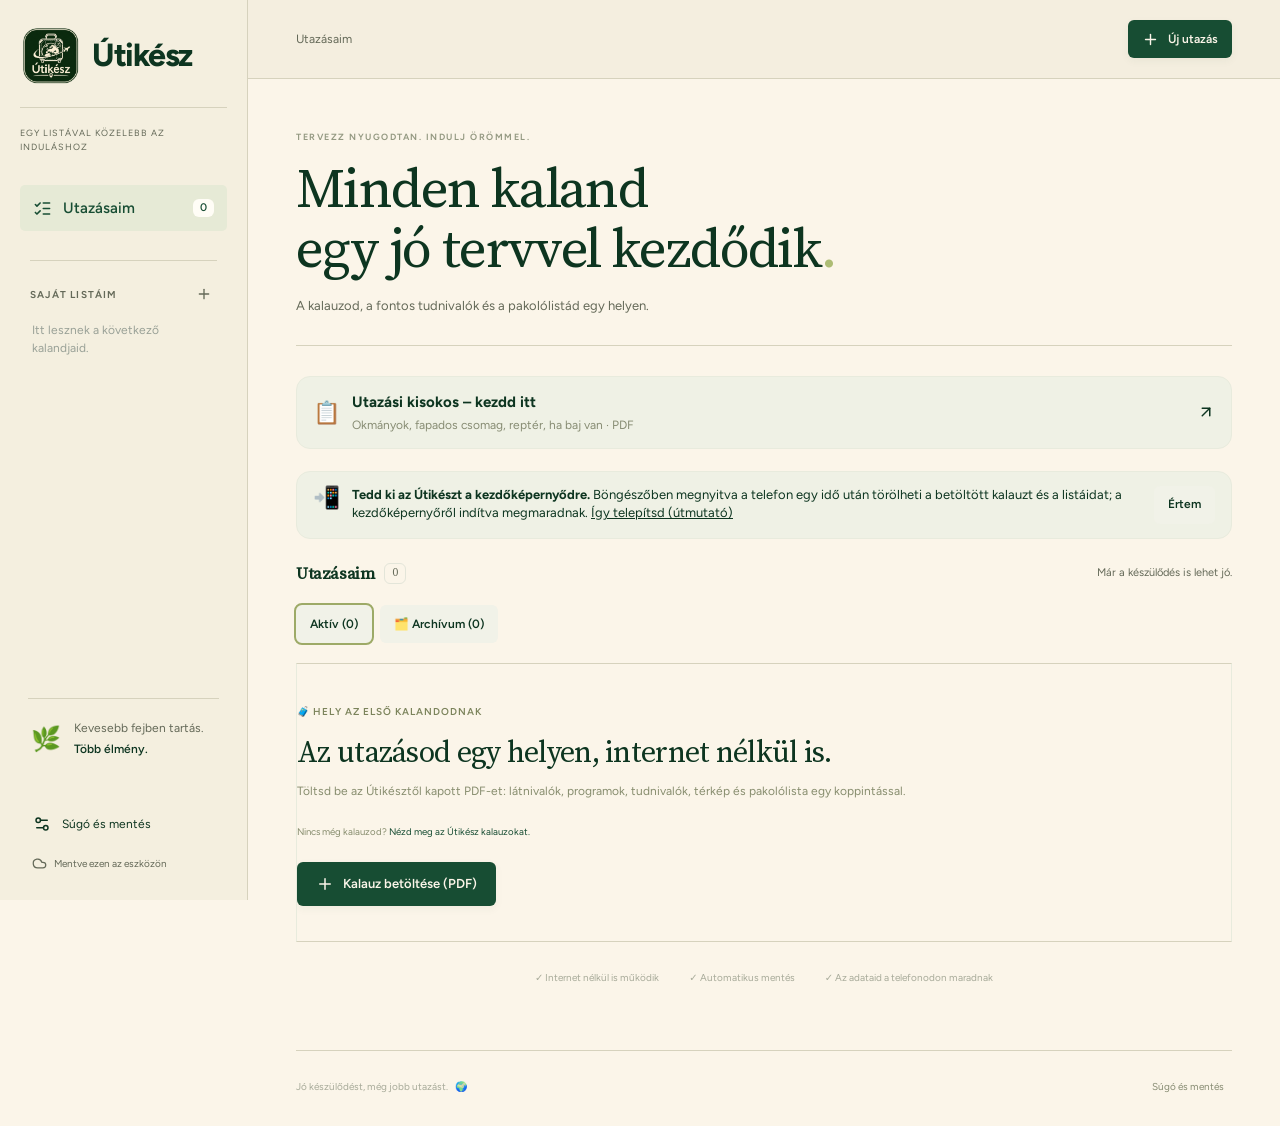
==== index.html @ 4d82c617 "Kisokos-link felülre (kezdd itt); a honlapról kikerült az ajándék-szöveg Co-Authored-By: Claude Opus" ====
<!doctype html>
<html lang="hu" data-theme="light">
  <head>
    <meta charset="utf-8" />
    <meta
      name="viewport"
      content="width=device-width, initial-scale=1, viewport-fit=cover"
    />
    <title>Útikész</title>
    <meta
      name="description"
      content="Útikész kalauzok és útitervek a telefonodon: látnivalók, térkép, tudnivalók és pakolólista, internet nélkül is."
    />
    <meta
      name="theme-color"
      content="#fbf5e9"
      media="(prefers-color-scheme: light)"
    />
    <meta
      name="theme-color"
      content="#17251d"
      media="(prefers-color-scheme: dark)"
    />
    <meta name="apple-mobile-web-app-capable" content="yes" />
    <meta name="mobile-web-app-capable" content="yes" />
    <meta name="apple-mobile-web-app-title" content="Útikész" />
    <meta name="apple-mobile-web-app-status-bar-style" content="default" />
    <link rel="manifest" href="./manifest.webmanifest" />
    <link rel="icon" href="./brand-logo.png" type="image/png" />
    <link rel="apple-touch-icon" href="./apple-touch-icon-utikesz.png" />
    <script>
      // Resolve the saved choice before first paint; new users start in light mode.
      (() => {
        let theme = "light";
        try {
          const saved = localStorage.getItem("utikesz-theme");
          if (["light", "dark", "system"].includes(saved)) theme = saved;
        } catch {}
        if (theme === "system") delete document.documentElement.dataset.theme;
        else document.documentElement.dataset.theme = theme;
        const dark = theme === "dark" ||
          (theme === "system" && matchMedia("(prefers-color-scheme: dark)").matches);
        document.querySelectorAll('meta[name="theme-color"]').forEach(meta =>
          meta.setAttribute("content", dark ? "#17251d" : "#fbf5e9"));
      })();
    </script>
    <style>
      html,
      body {
        background: #fbf5e9;
        margin: 0;
      }
      .boot {
        padding: 48px 20px;
        text-align: center;
        color: #7b877f;
        font:
          15px/1.5 system-ui,
          sans-serif;
      }
      #boot-retry {
        padding: 12px 22px;
        border: 0;
        border-radius: 12px;
        background: #3c6650;
        color: #fff;
        font: 600 16px system-ui, sans-serif;
      }
      body { background: inherit; }
      html[data-theme="dark"] { background: #17251d; }
      html[data-theme="dark"] .boot { color: #a5ad9f; }
      @media (prefers-color-scheme: dark) {
        html:not([data-theme]) { background: #17251d; }
        html:not([data-theme]) .boot { color: #a5ad9f; }
      }
    </style>
    <script type="module" crossorigin src="./assets/index-D1AQg106.js"></script>
    <link rel="modulepreload" crossorigin href="./assets/jsx-runtime-BFL8nrA6.js">
    <link rel="modulepreload" crossorigin href="./assets/brand-2Wxug102.js">
    <link rel="stylesheet" crossorigin href="./assets/brand-hJuW3XA3.css">
    <link rel="stylesheet" crossorigin href="./assets/index-CuHElmtS.css">
  </head>
  <body>
    <div id="app"><p class="boot">Útikész betöltése…</p></div>
    <script>
      // Safety net: if the app does not start (e.g. a cached page points to
      // files the server no longer has), clear the offline copy and reload
      // once; after that, offer a button. Saved trips are not touched.
      (function () {
        var KEY = "utikesz-boot-retry";
        function booted() {
          var app = document.getElementById("app");
          return app && !app.querySelector(".boot");
        }
        function clearOffline() {
          var jobs = [];
          if (window.caches)
            jobs.push(
              caches.keys().then(function (keys) {
                return Promise.all(
                  keys
                    .filter(function (k) {
                      return k !== "utikesz-tiles";
                    })
                    .map(function (k) {
                      return caches.delete(k);
                    }),
                );
              }),
            );
          if (navigator.serviceWorker)
            jobs.push(
              navigator.serviceWorker.getRegistrations().then(function (rs) {
                return Promise.all(
                  rs.map(function (r) {
                    return r.unregister();
                  }),
                );
              }),
            );
          return Promise.all(jobs).catch(function () {});
        }
        function rescue() {
          if (booted()) return;
          var tried = "";
          try {
            tried = sessionStorage.getItem(KEY) || "";
          } catch (e) {}
          if (!tried) {
            try {
              sessionStorage.setItem(KEY, "1");
            } catch (e) {}
            clearOffline().then(function () {
              location.reload();
            });
            return;
          }
          var app = document.getElementById("app");
          app.innerHTML =
            '<p class="boot">Az Útikész nem indult el.<br>Az adataid megvannak.<br><br><button id="boot-retry">Újraindítás</button></p>';
          document.getElementById("boot-retry").onclick = function () {
            clearOffline().then(function () {
              location.reload();
            });
          };
        }
        window.addEventListener(
          "error",
          function (e) {
            var t = e.target;
            if (t && (t.tagName === "SCRIPT" || t.tagName === "LINK"))
              setTimeout(rescue, 1500);
          },
          true,
        );
        setTimeout(rescue, 8000);
        setTimeout(function () {
          if (booted())
            try {
              sessionStorage.removeItem(KEY);
            } catch (e) {}
        }, 9000);
      })();
    </script>
  </body>
</html>
---- assets/brand-hJuW3XA3.css ----
.trip-view-tabs,.travel-tabs{flex-wrap:wrap;gap:8px;margin:20px 0;display:flex}.trip-view-tabs button,.travel-tabs button{background:var(--c-edf2e8);border-radius:9px;min-height:44px;padding:11px 14px;font-size:12px}.trip-view-tabs [aria-pressed=true],.travel-tabs [aria-pressed=true]{background:var(--c-3c6650);color:var(--c-ffffff)}.travel-heading{justify-content:space-between;align-items:center;gap:12px;margin:20px 0;display:flex}.travel-hub h2{font-size:22px;font-weight:600}.travel-hub p{color:var(--c-7b877f);font-size:13px;line-height:1.8}.travel-notice{background:var(--c-edf2e8);border-radius:9px;padding:12px;margin:15px 0!important}.travel-cards{grid-template-columns:repeat(2,minmax(0,1fr));gap:16px;margin:20px 0;display:grid}.travel-card{background:var(--c-ffffff);border:1px solid var(--c-e7eae3);overflow-wrap:anywhere;border-radius:14px;min-width:0;padding:20px}.travel-card h3{margin:10px 0;font-size:18px;font-weight:600}.travel-card-title{color:var(--c-7b877f);justify-content:space-between;align-items:center;gap:8px;font-size:12px;display:flex}.travel-card-title button,.travel-file>button:last-child{min-width:40px;min-height:40px}.travel-card a{margin-top:12px;font-size:12px;display:block}.travel-details{white-space:pre-wrap}.travel-date{font-weight:600;color:var(--c-3c6650)!important}.travel-file{border-top:1px solid var(--c-eeeeee);gap:8px;margin-top:12px;padding-top:8px;display:flex}.travel-file>button:first-child{text-align:left;overflow-wrap:anywhere;flex:1;min-width:0;font-size:13px}.travel-file small{color:var(--c-7b877f);margin:5px 0;font-size:10px;display:block}.travel-empty{text-align:center;padding:35px}.travel-empty .button{margin:15px}.travel-preview{width:min(800px,100vw - 30px)}.travel-preview h2{overflow-wrap:anywhere;padding-right:25px;font-size:18px}.travel-preview img{width:100%;height:auto;margin:20px 0;display:block}.travel-preview iframe{border:0;width:100%;height:55dvh;margin:20px 0}.travel-preview .button{margin:5px}.travel-modal input[type=file]{white-space:normal;font-size:12px!important}@media (width<=700px){.travel-cards{grid-template-columns:1fr}.travel-tabs{gap:6px}.travel-tabs button{padding:10px;font-size:11px}.travel-heading{flex-wrap:wrap}.travel-card{padding:17px}.trip-view-tabs button{flex:1;padding:10px 8px}.travel-preview iframe{height:45dvh}}.layout-switch{background:var(--soft);border-radius:12px;grid-template-columns:repeat(4,minmax(0,1fr));gap:4px;margin:0 0 14px;padding:4px;display:grid}.layout-switch button{white-space:nowrap;min-height:40px;color:var(--ink);cursor:pointer;background:0 0;border:0;border-radius:9px;justify-content:center;align-items:center;gap:5px;padding:6px 4px;font-size:13px;font-weight:600;display:inline-flex}.layout-switch button[aria-pressed=true]{background:var(--c-ffffff);box-shadow:0 1px 3px var(--c-3855430d)}.travel-card-title .icon-button{min-width:36px;min-height:36px}.day-plan{gap:14px;display:grid}.day{border:1px solid var(--line);background:var(--c-ffffff);border-radius:14px;padding:14px 16px}.day h3{flex-wrap:wrap;align-items:baseline;gap:8px;margin:0 0 8px;font-size:15px;display:flex}.day h3 span{background:var(--green);color:var(--c-ffffff);border-radius:999px;padding:1px 8px;font-size:12px}.day-item{border:0;border-top:1px solid var(--line);width:100%;color:var(--ink);text-align:left;cursor:pointer;background:0 0;grid-template-columns:28px 48px 1fr;align-items:start;gap:8px;padding:10px 4px;display:grid}.day-item:first-of-type{border-top:0}.day-item.stay{opacity:.7}.day-icon{font-size:18px;line-height:1.3}.day-time{color:var(--green);font-variant-numeric:tabular-nums;font-weight:700;line-height:1.6}.day-main{gap:2px;min-width:0;display:grid}.day-main small{color:var(--muted);font-size:12px}.day-empty{color:var(--muted);margin:0;font-size:13px}.kind-picker{grid-template-columns:repeat(2,minmax(0,1fr));gap:6px;margin:4px 0 14px;display:grid}.kind-picker button{border:1px solid var(--line);background:var(--c-ffffff);min-height:44px;color:var(--ink);cursor:pointer;border-radius:10px;padding:8px;font-weight:600}.kind-picker button[aria-checked=true]{border-color:var(--green);background:var(--soft);color:var(--green)}.form-error{background:var(--c-fff0e9);color:var(--c-995941);border-radius:9px;padding:10px 12px;font-size:13px}.field-hint{color:var(--muted);margin-top:4px;font-weight:400;display:block}.link-button{color:var(--green);text-underline-offset:3px;cursor:pointer;background:0 0;border:0;padding:6px 0;font-size:13px;font-weight:600;text-decoration:underline}.quick-actions{flex-wrap:wrap;gap:6px;margin-top:8px;display:flex}.action-chip{border:1px solid var(--line);background:var(--c-ffffff);max-width:100%;min-height:36px;color:var(--ink);cursor:pointer;border-radius:999px;align-items:center;gap:6px;padding:6px 11px;font-size:13px;text-decoration:none;display:inline-flex}.action-chip span{text-overflow:ellipsis;white-space:nowrap;min-width:0;overflow:hidden}.travel-meta{color:var(--muted);font-size:13px}.next-card{background:var(--green);color:var(--c-ffffff);border-radius:16px;gap:10px;padding:16px;display:grid}.next-label{letter-spacing:.06em;text-transform:uppercase;opacity:.85;font-size:12px;font-weight:700}.next-main{color:inherit;text-align:left;cursor:pointer;background:0 0;border:0;align-items:center;gap:12px;padding:0;display:flex}.next-main strong{font-family:var(--font-display);font-size:19px;display:block}.next-main small{opacity:.85;font-size:13px}.next-icon{font-size:30px}.next-card .next-ticket{background:var(--c-ffffff);color:var(--green);justify-content:center}.next-card .action-chip{background:var(--c-ffffff);border-color:#0000}.day-facts{color:var(--muted);margin:-2px 0 8px;font-size:13px}.day-warning{background:var(--c-fff0d3);color:var(--c-995941);border-radius:8px;margin:0 0 8px;padding:6px 10px;font-size:12px}.day-item{grid-template-columns:28px 48px minmax(0,1fr) auto}.day-cost{color:var(--muted);font-variant-numeric:tabular-nums;white-space:nowrap;font-size:12px}.cost-card{border:1px solid var(--line);background:var(--c-ffffff);border-radius:14px;margin-top:14px;padding:14px 16px}.cost-card h3{margin:0 0 8px;font-size:15px}.cost-card p{font-variant-numeric:tabular-nums;justify-content:space-between;gap:12px;margin:4px 0;display:flex}.cost-total{border-top:1px solid var(--line);padding-top:8px;font-size:15px}.cost-ideas{color:var(--muted);font-size:13px}.idea-box{gap:16px;min-width:0;display:grid}.discover,.link-saver,.ideas{border:1px solid var(--line);background:var(--c-ffffff);border-radius:18px;min-width:0;padding:16px}.discover h3,.link-saver h3,.ideas h3{font-family:var(--font-display);align-items:center;gap:8px;margin:0 0 12px;font-size:18px;display:flex}.ideas h3 span{background:var(--soft);color:var(--green);border-radius:999px;padding:1px 9px;font-size:13px}.discover form{gap:10px;display:grid}.interest-chips{flex-wrap:wrap;gap:6px;display:flex}.interest-chips button{border:1px solid var(--line);background:var(--c-ffffff);min-height:38px;color:var(--ink);font:inherit;cursor:pointer;border-radius:999px;padding:6px 12px;font-size:14px}.interest-chips button[aria-pressed=true]{border-color:var(--green);background:var(--green);color:var(--c-ffffff);font-weight:600}.wish-input,.link-row input,.link-pending input,.manual-ai textarea,.ai-connect input,.ai-connect select{box-sizing:border-box;border:1px solid var(--line);background:var(--c-ffffff);width:100%;color:var(--ink);font:inherit;border-radius:12px;padding:11px 12px;font-size:16px;font-weight:400}.discover-go{justify-content:center;min-height:48px}.discover-rail{scroll-snap-type:x mandatory;-webkit-overflow-scrolling:touch;overscroll-behavior-x:contain;grid-auto-columns:min(84%,340px);grid-auto-flow:column;gap:12px;margin:14px -16px 4px;padding:2px 16px 10px;scroll-padding:0 16px;display:grid;overflow-x:auto}.discover-card{border:1px solid var(--line);background:var(--c-ffffff);scroll-snap-align:start;border-radius:18px;flex-direction:column;animation:.3s ease-out card-in;display:flex;overflow:hidden;box-shadow:0 6px 18px #00000012}@keyframes card-in{0%{opacity:0;transform:translateY(8px)}}.discover-photo{aspect-ratio:4/3;background:var(--soft);place-items:center;font-size:42px;display:grid;position:relative}.discover-photo img{object-fit:cover;width:100%;height:100%;position:absolute;inset:0}.discover-photo.loading{background:linear-gradient(100deg, var(--soft) 30%, var(--bg) 50%, var(--soft) 70%);background-size:300% 100%;animation:1.2s linear infinite shimmer}@keyframes shimmer{to{background-position:-150% 0}}.discover-title{color:#fff;text-align:left;background:linear-gradient(#0000,#000000b8);padding:36px 14px 12px;position:absolute;bottom:0;left:0;right:0}.discover-title h4{font-family:var(--font-display);text-shadow:0 1px 3px #0006;margin:0;font-size:21px;line-height:1.15}.discover-title span{opacity:.9;font-size:13px}.wiki-badge{color:#2d5a43;background:#ffffffeb;border-radius:999px;padding:3px 8px;font-size:11px;font-weight:700;position:absolute;top:10px;left:10px}.discover-body{flex-direction:column;flex:1;gap:8px;padding:12px 14px 14px;display:flex}.discover-body p{margin:0}.discover-text{font-size:14px;line-height:1.5}.discover-why{color:var(--muted);font-size:13px;line-height:1.45}.discover-meta{color:var(--muted);flex-wrap:wrap;gap:6px 12px;font-size:13px;display:flex}.discover-meta a{color:var(--green);font-weight:600;text-decoration:none}.discover-actions{gap:10px;margin-top:auto;padding-top:6px;display:flex}.round-button{border:1px solid var(--line);background:var(--c-ffffff);width:48px;height:48px;color:var(--muted);cursor:pointer;border-radius:50%;flex-shrink:0;place-items:center;display:grid}.keep-button{border-radius:999px;flex:1;justify-content:center;min-height:48px}.discover-card.placeholder p{color:var(--muted);font-size:14px}.discover-done{color:var(--green);margin:12px 0 0;font-weight:600}.discover>.link-button,.subtle-link{margin-top:10px;display:block}.subtle-link{color:var(--muted);font-size:13px}.link-row{gap:8px;display:flex}.link-row .button{white-space:nowrap;flex-shrink:0}.link-pending{gap:10px;display:grid}.link-pending p{margin:0}.link-pending label{gap:6px;font-size:13px;font-weight:650;display:grid}.link-source{color:var(--green);white-space:nowrap;text-overflow:ellipsis;font-size:13px;font-weight:650;overflow:hidden}.link-source span{color:var(--muted);font-weight:400}.link-caption{color:var(--muted);-webkit-line-clamp:3;-webkit-box-orient:vertical;font-size:13px;font-style:italic;display:-webkit-box;overflow:hidden}.link-actions{justify-content:flex-end;gap:8px;display:flex}.ideas-hint{color:var(--muted);margin:-4px 0 12px;font-size:13px}.idea-grid{grid-template-columns:repeat(auto-fill,minmax(150px,1fr));gap:10px;display:grid}.idea-tile{border:1px solid var(--line);background:var(--c-ffffff);border-radius:14px;flex-direction:column;display:flex;position:relative;overflow:hidden}.idea-photo{aspect-ratio:4/3;background:var(--soft);cursor:pointer;border:0;place-items:center;padding:0;font-size:28px;display:grid;position:relative}.idea-photo img{object-fit:cover;width:100%;height:100%;position:absolute;inset:0}.platform-badge{color:#fff;background:#000000b3;border-radius:999px;padding:2px 7px;font-size:11px;font-weight:650;position:absolute;bottom:6px;left:6px}.idea-remove{color:#5b6660;cursor:pointer;background:#ffffffe6;border:0;border-radius:50%;place-items:center;width:30px;height:30px;display:grid;position:absolute;top:6px;right:6px}.idea-info{flex:1;align-content:start;gap:4px;padding:8px 10px 10px;display:grid}.idea-name{color:var(--ink);font:inherit;text-align:left;cursor:pointer;background:0 0;border:0;padding:0;font-size:14px;font-weight:650;line-height:1.25}.idea-info small{color:var(--muted);font-size:12px}.idea-info small:empty{display:none}.idea-link{color:var(--green);font-size:12px;font-weight:600;text-decoration:none}.day-dots{grid-template-columns:repeat(auto-fill,minmax(30px,1fr));gap:4px;margin-top:4px;display:grid}.day-dots button{border:1px solid var(--green);background:var(--soft);height:44px;color:var(--green);line-height:1.1;font:inherit;cursor:pointer;border-radius:10px;place-content:center;padding:0;font-size:14px;font-weight:700;display:grid}.day-dots button:active{background:var(--green);color:var(--c-ffffff)}.manual-ai{background:var(--soft);border-radius:12px;gap:8px;margin-top:8px;padding:12px;display:grid}.manual-ai p{margin:0;font-size:13px}.manual-ai .button{justify-self:start}.ai-connect{background:var(--soft);border-radius:12px;gap:10px;margin-top:10px;padding:14px;display:grid}.ai-connect p{margin:0}.ai-connect small{color:var(--muted)}.ai-connect .button{justify-self:start}.ai-connect-alt{flex-wrap:wrap;gap:14px;display:flex}.ai-connect-form{gap:8px;display:grid}.ai-connect label{gap:6px;font-size:13px;font-weight:650;display:grid}.ai-settings{margin-top:12px}.ai-settings summary{color:var(--green);cursor:pointer;font-size:14px;font-weight:600}.idea-add{margin-bottom:12px}.travel-modal:has(.info-form){padding:22px 18px 0}.info-form h2{font-family:var(--font-display);margin-bottom:14px}.autofill{background:var(--soft);border-radius:16px;gap:10px;margin-bottom:16px;padding:14px;display:grid}.modal .autofill p{margin:0;font-size:13px;line-height:1.45}.modal .autofill-title{color:var(--ink);font-size:15px;display:grid}.autofill-title span{color:var(--muted);font-size:13px}.autofill-buttons{grid-template-columns:repeat(3,minmax(0,1fr));gap:8px;display:grid}.autofill-buttons button{border:1px solid var(--line);background:var(--c-ffffff);min-height:64px;color:var(--green);font:inherit;cursor:pointer;border-radius:14px;justify-items:center;gap:4px;padding:10px 4px;font-size:13px;font-weight:650;display:grid}.autofill-buttons button[aria-pressed=true]{border-color:var(--green);box-shadow:inset 0 0 0 1px var(--green)}.autofill-buttons button:disabled{opacity:.45}.autofill-input{gap:8px;display:grid}.modal .autofill-input input,.modal .autofill-input textarea{border:1px solid var(--line);background:var(--c-ffffff);width:100%;color:var(--ink);font:inherit;border-radius:12px;margin:0;padding:11px 12px;font-size:16px}.autofill-input .button{justify-self:end}.modal .autofill-busy{color:var(--green);align-items:center;gap:8px;font-weight:600;display:flex}.spinner{border:2px solid var(--line);border-top-color:var(--green);border-radius:50%;width:16px;height:16px;animation:.8s linear infinite spin}@keyframes spin{to{transform:rotate(360deg)}}.modal .autofill-done{color:var(--green);font-weight:600}.autofill-off{color:var(--muted);font-size:12px}.kind-tabs{background:var(--soft);border-radius:14px;grid-template-columns:repeat(4,minmax(0,1fr));gap:4px;margin-bottom:14px;padding:4px;display:grid}.kind-tabs button{min-height:54px;color:var(--muted);font:inherit;cursor:pointer;background:0 0;border:0;border-radius:11px;justify-items:center;gap:2px;padding:6px 2px;font-size:12px;font-weight:600;display:grid}.kind-tabs button span{font-size:19px}.kind-tabs button[aria-checked=true]{background:var(--c-ffffff);color:var(--ink);box-shadow:0 1px 4px #00000014}.info-form .fields{grid-template-columns:repeat(2,minmax(0,1fr));gap:12px 10px;display:grid}.modal .info-form .field{gap:6px;min-width:0;margin:0;font-size:13px;font-weight:650;display:grid}.info-form .field.wide{grid-column:1/-1}.info-form .field>span small{color:var(--muted);font-weight:400}.modal .info-form .field input:not([type=radio]),.modal .info-form .field select,.modal .info-form .field textarea{border:1px solid var(--c-dce3d5);background:var(--c-ffffff);width:100%;min-width:0;min-height:46px;color:var(--ink);font:inherit;border-radius:12px;margin:0;padding:10px 12px;font-size:16px;font-weight:400}.info-form .when{grid-template-columns:1.4fr 1fr;gap:8px;display:grid}.mode-chips{flex-wrap:wrap;gap:6px;display:flex}.modal .mode-chips label:not(.form-check){margin:0;font-size:14px;font-weight:500}.modal .mode-chips input{opacity:0;width:1px;height:1px;min-height:0;padding:0;position:absolute}.mode-chips span{border:1px solid var(--line);background:var(--c-ffffff);cursor:pointer;border-radius:999px;padding:8px 12px;display:block}.mode-chips input:checked+span{border-color:var(--green);background:var(--green);color:var(--c-ffffff);font-weight:650}.mode-chips input:focus-visible+span{outline:2px solid var(--green);outline-offset:2px}.must-toggle{border:1px solid var(--c-dce3d5);background:var(--c-ffffff);min-height:46px;color:var(--ink);font:inherit;cursor:pointer;border-radius:12px;font-size:15px}.must-toggle[aria-pressed=true]{border-color:var(--green);background:var(--soft);color:var(--green);font-weight:650}.attach{flex-wrap:wrap;gap:8px;margin-top:14px;display:flex}.attach-chip{background:var(--soft);overflow-wrap:anywhere;border-radius:999px;align-items:center;gap:6px;max-width:100%;padding:6px 6px 6px 12px;font-size:13px;display:inline-flex}.attach-chip button{background:var(--c-ffffff);width:26px;height:26px;color:var(--muted);cursor:pointer;border:0;border-radius:50%;place-items:center;display:grid}.attach-button{border:1.5px dashed var(--c-dce3d5);width:100%;min-height:48px;color:var(--green);font:inherit;cursor:pointer;background:0 0;border-radius:12px;align-items:center;gap:8px;padding:10px 14px;font-size:14px;font-weight:650;display:flex}.attach-button small{color:var(--muted);margin-left:auto;font-size:12px;font-weight:400}.more-fields{border-top:1px solid var(--line);margin-top:14px}.more-fields summary{color:var(--green);cursor:pointer;padding:14px 0;font-size:14px;font-weight:650}.more-fields .fields{padding-bottom:6px}.form-actions{padding:12px 18px max(14px, env(safe-area-inset-bottom));border-top:1px solid var(--line);background:var(--c-fdfefa);gap:8px;margin:16px -18px 0;display:flex;position:sticky;bottom:0}.form-actions .button{flex:1;justify-content:center;min-height:50px}.info-form .when>*{min-width:0}.picker{min-width:0;height:46px;display:block;position:relative}.picker-face{border:1px solid var(--c-dce3d5);background:var(--c-ffffff);height:100%;color:var(--ink);white-space:nowrap;text-overflow:ellipsis;border-radius:12px;align-items:center;padding:0 34px 0 12px;font-size:15px;font-weight:500;display:flex;overflow:hidden}.picker.empty .picker-face{color:var(--muted);font-weight:400}.picker:focus-within .picker-face{border-color:var(--green);box-shadow:0 0 0 2px var(--soft)}.modal .info-form .field .picker input{opacity:0;appearance:none;cursor:pointer;border:0;width:100%;height:100%;min-height:0;margin:0;padding:0;position:absolute;inset:0}.picker-clear{z-index:1;background:var(--soft);width:26px;height:26px;color:var(--muted);cursor:pointer;border:0;border-radius:50%;place-items:center;display:grid;position:absolute;top:50%;right:6px;transform:translateY(-50%)}.error-detail{opacity:.75;overflow-wrap:anywhere;margin-top:6px;font-size:11px;display:block}.form-actions .delete-button{color:var(--c-995941);flex:0 0 50px;padding:0}.route-open{border:1px solid var(--line);background:var(--soft);width:100%;color:var(--ink);font:inherit;text-align:left;cursor:pointer;border-radius:16px;gap:2px;margin-bottom:16px;padding:12px 14px;font-size:15px;display:grid}.route-open span{color:var(--muted);font-size:13px}.route-planner{background:var(--soft);border-radius:16px;gap:8px;margin-bottom:16px;padding:14px;display:grid}.route-head{justify-content:space-between;align-items:center;font-size:15px;display:flex}.modal .route-field:not(.form-check){gap:4px;margin:0;font-size:13px;font-weight:650;display:grid}.modal .route-field input{border-radius:12px;margin:0;font-weight:400}.place-chips{gap:6px;padding-bottom:2px;display:flex;overflow-x:auto}.place-chips button{border:1px solid var(--line);background:var(--c-ffffff);max-width:220px;color:var(--ink);font:inherit;white-space:nowrap;text-overflow:ellipsis;cursor:pointer;border-radius:999px;flex-shrink:0;padding:6px 10px;font-size:12px;overflow:hidden}.route-list{gap:8px;display:grid}.route-card{border:1px solid var(--line);background:var(--c-ffffff);border-radius:14px;gap:6px;padding:12px 14px;animation:.3s ease-out card-in;display:grid}.route-title{gap:2px;display:grid}.route-title small{color:var(--muted);font-size:12px}.route-card ol{margin:0;padding-left:18px;font-size:13px;line-height:1.45}.modal .route-card .route-tip{margin:0;font-size:13px}.route-card .button{justify-self:start}.modal .route-wait{margin:0;font-style:italic}.route-note{color:var(--muted);font-size:12px}.day-dots button small{opacity:.8;font-size:10px;font-weight:600}.day-choice{grid-template-columns:repeat(auto-fill,minmax(52px,1fr));gap:6px;display:grid}.day-choice button{border:1px solid var(--c-dce3d5);background:var(--c-ffffff);height:50px;color:var(--ink);font:inherit;cursor:pointer;border-radius:12px;place-content:center;padding:0;font-size:16px;font-weight:700;line-height:1.1;display:grid}.day-choice button small{color:var(--muted);font-size:11px;font-weight:600}.day-choice button.later{font-size:12px;font-weight:600}.day-choice button[aria-checked=true]{border-color:var(--green);background:var(--green);color:var(--c-ffffff)}.day-choice button[aria-checked=true] small{color:inherit;opacity:.85}.day-choice-hint{color:var(--muted);font-size:12px;font-weight:400}.day-choice-time{margin-top:4px}.day-row{align-items:center;gap:6px;display:flex}.day-row>.day-item{flex:1;min-width:0}.day-link{background:var(--soft);color:var(--green);border-radius:999px;flex-shrink:0;align-items:center;gap:4px;padding:8px 10px;font-size:12px;font-weight:650;text-decoration:none;display:inline-flex}@media (width<=420px){.layout-switch button{flex-direction:column;gap:2px;font-size:11px}.layout-switch .tab-progress{display:none}}.trip-map{gap:10px;display:grid}.map-filter{gap:6px;padding-bottom:2px;display:flex;overflow-x:auto}.map-filter button{border:1px solid var(--line);background:var(--c-ffffff);min-height:38px;color:var(--ink);font:inherit;cursor:pointer;border-radius:999px;flex-shrink:0;padding:6px 12px;font-size:13px;font-weight:600}.map-filter button small{color:var(--muted);font-weight:500}.map-filter button[aria-checked=true]{border-color:var(--green);background:var(--green);color:var(--c-ffffff)}.map-filter button[aria-checked=true] small{color:inherit}.map-filter button:disabled{opacity:.4}.map-frame{border:1px solid var(--line);border-radius:18px;position:relative;overflow:hidden}.map-box{background:var(--soft);height:min(62dvh,560px)}.map-locate{z-index:500;color:#2f7de1;cursor:pointer;background:#fff;border:0;border-radius:12px;place-items:center;width:42px;height:42px;display:grid;position:absolute;top:10px;right:10px;box-shadow:0 2px 8px #00000040}.map-pin{background:#3c6650;border:2px solid #fff;border-radius:50% 50% 50% 0;place-items:center;width:36px;height:36px;font-size:17px;display:grid;transform:rotate(-45deg);box-shadow:0 2px 6px #00000059}.map-pin>span{line-height:1;transform:rotate(45deg)}.map-pin.hotel{background:#7b5ea7}.map-pin.transport{background:#2f7de1}.map-pin.note{background:#8a6d3b}.map-pin.idea{opacity:.9;background:#c9a227;border-style:dashed}.map-popup{min-width:180px;font-family:var(--font-sans);gap:4px;display:grid}.map-popup strong{font-size:14px}.map-popup small{color:#6b7770}.map-popup div{gap:6px;margin-top:6px;display:flex}.map-popup .button{flex:1;justify-content:center;min-height:36px;font-size:12px;text-decoration:none}.map-popup a.button.primary{color:#fff}.map-status{color:var(--muted);align-items:center;gap:8px;margin:0;font-size:13px;display:flex}.map-missing{flex-wrap:wrap;gap:6px;display:flex}.map-missing p{width:100%;margin:0;font-size:13px}.map-note{color:var(--muted);margin:0;font-size:11px}.map-note a{color:inherit}.leaflet-container{font:inherit}@media (prefers-color-scheme:dark){:root:not([data-theme=light]) .leaflet-tile-pane{filter:invert()hue-rotate(180deg)brightness(.85)contrast(.9)}}:root[data-theme=dark] .leaflet-tile-pane{filter:invert()hue-rotate(180deg)brightness(.85)contrast(.9)}.day h3 .day-weather{color:var(--muted);font-family:var(--font-sans);white-space:nowrap;margin-left:auto;font-size:12px;font-weight:600}.day-add{border:1px dashed var(--line);color:var(--green);font:inherit;cursor:pointer;background:0 0;border-radius:10px;justify-self:start;margin-top:6px;padding:6px 10px;font-size:13px;font-weight:600}.cost-huf{color:var(--muted)}.plan-tools{flex-wrap:wrap;gap:8px;margin:0 0 12px;display:flex}.plan-tools .action-chip:disabled{opacity:.5}.day-buttons{flex-wrap:wrap;gap:6px;display:flex}.day-journal{background:var(--soft);width:100%;color:var(--ink);font:inherit;text-align:left;cursor:pointer;border:0;border-radius:12px;gap:6px;margin-top:6px;padding:8px;display:grid}.day-journal-photos{grid-template-columns:repeat(4,minmax(0,1fr));gap:4px;display:grid}.day-journal-photos .journal-photo{aspect-ratio:1}.day-journal-text{-webkit-line-clamp:2;-webkit-box-orient:vertical;font-size:13px;line-height:1.4;display:-webkit-box;overflow:hidden}.journal-photo{background:var(--line);border:0;border-radius:10px;padding:0;display:block;overflow:hidden}.journal-photo img{object-fit:cover;width:100%;height:100%;display:block}.journal-text{border:1px solid var(--c-dce3d5);background:var(--c-ffffff);width:100%;color:var(--ink);font:inherit;border-radius:12px;margin:12px 0;padding:12px;font-size:16px}.journal-grid{grid-template-columns:repeat(3,minmax(0,1fr));gap:8px;display:grid}.journal-edit{aspect-ratio:1;position:relative}.journal-edit .journal-photo{width:100%;height:100%}.journal-edit button{color:#fff;cursor:pointer;background:#0009;border:0;border-radius:50%;place-items:center;width:26px;height:26px;display:grid;position:absolute;top:4px;right:4px}.journal-add{aspect-ratio:1;border:1.5px dashed var(--c-dce3d5);color:var(--green);font:inherit;cursor:pointer;background:0 0;border-radius:10px;place-content:center;justify-items:center;gap:4px;font-size:13px;font-weight:650;display:grid}.journal-modal{padding:22px 18px 0}.journal-story{width:min(680px,100vw - 20px)}.story-day{border-top:1px solid var(--line);padding:16px 0}.story-day h3{font-family:var(--font-display);align-items:baseline;gap:8px;margin:0 0 8px;font-size:17px;display:flex}.story-day h3 span{color:var(--green)}.story-day h3 .link-button{margin-left:auto;font-size:12px}.modal .story-text{color:var(--ink);white-space:pre-wrap;margin:0 0 10px;font-size:15px;line-height:1.6}.story-photos{grid-template-columns:repeat(2,minmax(0,1fr));gap:6px;display:grid}.story-photos.n1{grid-template-columns:1fr}.story-photos .journal-photo{aspect-ratio:4/3}.story-photos.n3 .journal-photo:first-child{aspect-ratio:16/9;grid-column:1/-1}.story-big{z-index:10;cursor:zoom-out;background:#000000e6;border:0;place-items:center;padding:12px;display:grid;position:fixed;inset:0}.story-big .journal-photo{background:0 0;max-width:100%;max-height:100%}.story-big img{object-fit:contain;max-height:92dvh}.budget{border-top:1px solid var(--line);gap:6px;margin-top:8px;padding-top:10px;display:grid}.budget p,.budget-form{margin:0}.budget-bar{background:var(--soft);border-radius:999px;height:8px;overflow:hidden}.budget-bar span{border-radius:inherit;background:var(--green);height:100%;display:block}.budget.over .budget-bar span{background:var(--c-995941)}.budget.over p:nth-of-type(2) strong{color:var(--c-995941)}.budget-day strong{color:var(--green)}.budget .link-button,.budget-set{justify-self:start;margin-top:4px;font-size:13px}.budget-form{grid-template-columns:1fr auto auto;gap:6px;margin-top:8px;display:grid}.budget-form input,.budget-form select{border:1px solid var(--c-dce3d5);background:var(--c-ffffff);min-width:0;color:var(--ink);font:inherit;border-radius:10px;padding:8px 10px;font-size:16px}.budget-note{margin:8px 0 0;font-size:13px}.trip-help{gap:10px;margin-top:16px;display:grid}.help-card{border:1px solid var(--line);background:var(--c-ffffff);border-radius:16px;padding:0 16px}.help-card summary{font-family:var(--font-display);cursor:pointer;padding:14px 0;font-size:16px;font-weight:600}.help-card[open]{padding-bottom:14px}.help-card ul{gap:6px;margin:12px 0 0;padding-left:18px;font-size:13px;line-height:1.45;display:grid}.help-note{color:var(--muted);margin-top:8px;font-size:12px;display:block}.sos-calls{grid-template-columns:repeat(auto-fill,minmax(130px,1fr));gap:8px;display:grid}.sos-call{background:var(--c-fff0e9);color:var(--c-995941);border-radius:12px;gap:2px;padding:10px 12px;text-decoration:none;display:grid}.sos-call span{font-size:12px}.sos-call strong{font-size:22px}.sos-near{flex-wrap:wrap;gap:6px;margin-top:10px;display:flex}.phrase-list{display:grid}.phrase{border-top:1px solid var(--line);grid-template-columns:1fr auto;align-items:center;gap:0 8px;padding:8px 0;display:grid}.phrase small{color:var(--muted);grid-column:1;font-size:12px}.phrase strong{grid-column:1;font-size:16px}.phrase em{color:var(--green);grid-column:1;font-size:13px}.phrase .icon-button{grid-area:1/2/span 3}.useful{border:1px solid var(--line);background:var(--c-ffffff);border-radius:18px;margin-top:16px}.useful>summary{font-family:var(--font-display);cursor:pointer;flex-wrap:wrap;align-items:baseline;gap:4px 10px;padding:14px 16px;font-size:17px;font-weight:600;display:flex}.useful>summary small{color:var(--muted);font-family:var(--font-sans);font-size:12px;font-weight:500}.useful[open]{padding:0 12px 12px}.useful[open]>summary{padding:14px 4px}.useful .cost-card{margin-top:0}.useful .trip-help{margin-top:10px}.organizer-card{border:1px solid var(--line);background:var(--c-ffffff);border-radius:18px;gap:10px;margin-bottom:12px;padding:14px 16px;display:grid}.organizer-card small{color:var(--muted);font-size:12px;display:block}.organizer-card strong{font-family:var(--font-display);font-size:17px}.organizer-actions{flex-wrap:wrap;gap:6px;display:flex}.travel-preview.pdf{width:min(900px,100vw - 16px);max-height:calc(100dvh - 16px);padding:18px 12px 12px}.travel-preview.pdf h2{margin:0 36px 8px 4px;font-size:16px}.pdf-viewer{gap:8px;display:grid}.pdf-tools{flex-wrap:wrap;align-items:center;gap:6px;font-size:13px;display:flex}.pdf-tools .pdf-count{color:var(--muted);margin-left:auto}.pdf-pages{background:var(--soft);-webkit-overflow-scrolling:touch;border-radius:12px;max-height:calc(100dvh - 150px);padding:6px;overflow:auto}.pdf-pages canvas{background:#fff;max-width:none;margin:0 auto 10px;display:block;box-shadow:0 2px 10px #00000026}.guide{gap:10px;display:grid}.guide-by{color:var(--muted);margin:0;font-size:13px}.guide-pdf{border:1px solid var(--line);background:var(--soft);width:100%;color:var(--ink);font:inherit;text-align:left;cursor:pointer;border-radius:14px;grid-template-columns:auto minmax(0,1fr) auto;align-items:center;gap:10px;padding:12px 14px;display:grid}.guide-pdf span{display:grid}.guide-pdf small,.guide-item small{color:var(--muted);font-size:12px}.guide-group{border:1px solid var(--line);background:var(--c-ffffff);border-radius:14px}.guide-group>summary{cursor:pointer;align-items:center;gap:10px;min-height:52px;padding:8px 14px;list-style:none;display:flex}.guide-group>summary::-webkit-details-marker{display:none}.guide-group>summary:after{content:"›";color:var(--muted);margin-left:4px;font-size:20px;transition:transform .15s}.guide-group[open]>summary:after{transform:rotate(90deg)}.guide-title{font-family:var(--font-display);flex:1;font-size:16px;font-weight:600}.guide-count{background:var(--soft);min-width:24px;color:var(--green);text-align:center;border-radius:999px;padding:1px 8px;font-size:12px;font-weight:700}.guide-group ul{margin:0;padding:0 8px 8px;list-style:none}.guide-item{border:0;border-top:1px solid var(--line);width:100%;min-height:48px;color:var(--ink);font:inherit;text-align:left;cursor:pointer;background:0 0;justify-content:space-between;align-items:center;gap:8px;padding:8px 6px;display:flex}.guide-item>span{flex:1;min-width:0;display:grid}.guide-thumb{object-fit:cover;background:var(--line);border-radius:14px;flex:none;width:64px;height:64px;box-shadow:0 2px 8px #0000001f}.guide-item>.guide-tile{flex:none;place-items:center;font-size:26px;display:grid;box-shadow:inset 0 0 0 999px #ffffff1f}.guide-group .guide-item{gap:12px;padding:10px 6px}.guide-group .guide-item strong{font-size:15px;line-height:1.3}.guide-item small{text-overflow:ellipsis;white-space:nowrap;overflow:hidden}.guide-group .guide-item small{white-space:normal;-webkit-line-clamp:2;-webkit-box-orient:vertical;margin-top:2px;line-height:1.35;display:-webkit-box}.guide-item svg{color:var(--muted);flex-shrink:0}.guide-dot{border-radius:50%;place-items:center;width:30px;height:30px;font-size:16px;display:inline-grid}.travel-modal:has(>.guide-detail){padding:0}.travel-modal:has(>.guide-detail)>.modal-close{z-index:2;color:#1d2a22;background:#ffffffe6;border-radius:50%;box-shadow:0 2px 10px #0003}.guide-hero{background:var(--line);place-items:center;height:230px;display:grid;position:relative;overflow:hidden}.guide-hero img{object-fit:cover;width:100%;height:100%}.guide-hero.cat-sights,.guide-hero.cat-programs,.guide-hero.cat-food,.guide-hero.cat-stay,.guide-hero.cat-transport,.guide-hero.cat-practical,.guide-hero.cat-other{background-image:linear-gradient(135deg,#ffffff26,#00000026);height:150px}.guide-hero-icon{filter:drop-shadow(0 4px 10px #00000040);font-size:56px}.guide-hero:after{content:"";pointer-events:none;background:linear-gradient(#0000,#00000059);height:70px;position:absolute;inset:auto 0 0}.guide-hero-kind{z-index:1;color:#1d2a22;background:#ffffffeb;border-radius:999px;align-items:center;gap:6px;padding:5px 11px;font-size:12px;font-weight:700;display:inline-flex;position:absolute;bottom:14px;left:16px}.guide-hero-dot{border-radius:50%;width:8px;height:8px}.guide-hero-credit{z-index:1;color:#ffffffd9;text-align:right;text-overflow:ellipsis;white-space:nowrap;max-width:45%;font-size:9px;position:absolute;bottom:6px;right:12px;overflow:hidden}.guide-body{gap:12px;padding:20px 22px 26px;display:grid}.modal .guide-detail h2{max-width:none;font-family:var(--font-display);margin:0;font-size:27px;line-height:1.15}.modal .guide-detail p{color:var(--ink);margin:0;font-size:15px;line-height:1.6}.modal .guide-detail .guide-lead{color:var(--muted);margin-top:-6px;font-size:15px;font-style:italic}.modal .guide-detail .guide-detail-address,.modal .guide-detail .guide-detail-cost{color:var(--muted);align-items:center;gap:6px;font-size:13px;display:flex}.guide-body .quick-actions{margin:0}.guide-more{border:1px solid var(--line);border-radius:14px;margin-top:6px;overflow:hidden}.guide-more-toggle{background:var(--soft,#f4f1ec);width:100%;min-height:48px;color:var(--ink);font:inherit;cursor:pointer;border:0;justify-content:space-between;align-items:center;padding:10px 14px;font-weight:700;display:flex}.guide-more-toggle svg{transition:transform .2s}.guide-more.open .guide-more-toggle svg{transform:rotate(180deg)}.guide-more-body{padding:12px 14px 14px}.guide-more-wait{color:var(--muted);font-style:italic}.guide-more-links{gap:8px;display:grid}.guide-more-links:empty{display:none}.guide-more-source{color:var(--muted);margin-top:10px;font-size:11px;display:block}.guide-more-source a{color:inherit}.cat-sights{background:#b5523b}.cat-programs{background:#7b5ea7}.cat-food{background:#c27a1a}.cat-stay{background:#3c6650}.cat-transport{background:#2f7de1}.cat-practical{background:#5d7a8a}.cat-other{background:#8a8a8a}.map-legend button{align-items:center;gap:6px;display:inline-flex}.legend-pin.map-pin{border-width:1px;width:22px;height:22px;font-size:11px}.map-unplaced{border:1px solid var(--line);border-radius:14px;padding:10px 12px;display:block}.map-unplaced summary{cursor:pointer;font-size:13px;font-weight:600}.map-unplaced p{margin:8px 0}.map-unplaced .action-chip{margin:0 6px 6px 0}.guide-text{gap:12px;line-height:1.55;display:grid}.guide-text p{margin:0}.guide-text p strong{color:var(--ink);white-space:nowrap}.guide-text h4{font-family:var(--font-display);color:var(--green);margin:14px 0 0;font-size:16px;font-weight:600}.guide-text h4:first-child{margin-top:0}.guide-meta{flex-wrap:wrap;gap:6px;display:flex}.guide-meta span{border:1px solid var(--line);color:var(--ink);border-radius:999px;padding:4px 10px;font-size:13px;font-weight:600}.guide-fact,.guide-tip{background:var(--soft);border-radius:12px;gap:10px;padding:11px 13px;font-size:14px;line-height:1.5;display:flex}.guide-tip{border-left:3px solid var(--green)}.guide-fact>span:first-child,.guide-tip>span:first-child{flex:none}.guide-link{justify-self:start;max-width:100%}.guide-link span{text-overflow:ellipsis;white-space:nowrap;overflow:hidden}.guide-pairs{gap:6px;margin:0;display:grid}.guide-pairs div{background:var(--soft);border-radius:10px;grid-template-columns:minmax(0,1fr) minmax(0,1fr);gap:10px;padding:8px 10px;display:grid}.guide-pairs dt{font-weight:700}.guide-pairs dd{color:var(--muted);margin:0}.guide-prices{border:1px solid var(--line);border-radius:12px;overflow:hidden}.guide-prices-title{background:var(--soft);padding:9px 13px;font-size:13px;font-weight:700}.guide-prices dl{margin:0}.guide-prices dl div{justify-content:space-between;align-items:baseline;gap:12px;padding:9px 13px;font-size:14px;display:flex}.guide-prices dl div+div{border-top:1px solid var(--line)}.guide-prices dt{min-width:0}.guide-prices dd{text-align:right;margin:0;font-weight:700}.guide-own{padding-top:4px}.guide-own h3{font-family:var(--font-display);margin:10px 14px 4px;font-size:16px;font-weight:600}@font-face{font-family:Figtree Variable;font-style:normal;font-display:swap;font-weight:300 900;src:url(./figtree-latin-ext-wght-normal-DCwSJGxG.woff2)format("woff2-variations");unicode-range:U+100-2BA,U+2BD-2C5,U+2C7-2CC,U+2CE-2D7,U+2DD-2FF,U+304,U+308,U+329,U+1D00-1DBF,U+1E00-1E9F,U+1EF2-1EFF,U+2020,U+20A0-20AB,U+20AD-20C0,U+2113,U+2C60-2C7F,U+A720-A7FF}@font-face{font-family:Figtree Variable;font-style:normal;font-display:swap;font-weight:300 900;src:url(./figtree-latin-wght-normal-D_ZTVpCC.woff2)format("woff2-variations");unicode-range:U+??,U+131,U+152-153,U+2BB-2BC,U+2C6,U+2DA,U+2DC,U+304,U+308,U+329,U+2000-206F,U+20AC,U+2122,U+2191,U+2193,U+2212,U+2215,U+FEFF,U+FFFD}:root{--c-253a32:#1d362b;--c-25846b:#12834e;--c-263b315c:#1e372c5c;--c-263f3326:#1e3b2d26;--c-263f332b:#1e3b2d2b;--c-304b3b:#264637;--c-305540:#25503c;--c-3855430d:#2d4f3f0d;--c-3c6650:#2e6049;--c-6a8a56:#828e52;--c-6e805e:#7b835b;--c-709257:#899653;--c-71806b20:#7d826920;--c-78926a:#8c9567;--c-78995f:#909d5b;--c-7b817d:#7b817d;--c-7b877f:#7b877f;--c-7d8a75:#878c73;--c-7e8b70:#878d6e;--c-829a70:#939d6d;--c-839078:#8c9276;--c-839c70:#959f6d;--c-88a66b:#9daa67;--c-89967e:#92987c;--c-89a478:#9da775;--c-8a9783:#949982;--c-8c9b7d:#969d7b;--c-8e815c:#8e815c;--c-90aa70:#a1ae6c;--c-938c77:#938c77;--c-939d8b:#9a9e8a;--c-949b8c:#999c8b;--c-995941:#995941;--c-99a197:#99a197;--c-99a68e:#a2a88c;--c-9aa592:#a2a691;--c-9b8b5e:#9b8b5e;--c-9bb779:#adbc74;--c-9ca694:#a3a793;--c-a1aa9b:#a8ab9a;--c-a1ab96:#a8ad94;--c-a3ab9b:#a9ac9a;--c-a3ae9d:#abaf9c;--c-a45c3e:#a45c3e;--c-a5b89c:#b4ba9a;--c-a6afa0:#adb09f;--c-a6b99c:#b5bb9a;--c-acb5a5:#b3b6a4;--c-adb5a5:#b3b6a4;--c-adbf9e:#bac19c;--c-bdcbb2:#c7cdb0;--c-cbd4c3:#d1d4c3;--c-cbd5c0:#d1d5c0;--c-d8dfcf:#dcdfcf;--c-dce3d5:#e0e3d5;--c-dce4d0:#e0e4d0;--c-dfe5d9:#e3e5d9;--c-e2e8d8:#e5e8d8;--c-e4eef0:#e4eef0;--c-e4f1e3:#eff1e3;--c-e5e9df:#e7e9df;--c-e7eae3:#e9eae3;--c-e7ebdd:#e8ebdd;--c-e7f0dd:#edf0dd;--c-e8eddd:#eaeddd;--c-e8ede0:#ebede0;--c-e9ede5:#ecede5;--c-eaf0e5:#eff0e5;--c-edc47e:#edc47e;--c-edf0e8:#eff0e8;--c-edf1e8:#f0f1e8;--c-edf2e6:#f0f2e6;--c-edf2e7:#f1f2e7;--c-edf2e8:#f1f2e8;--c-edf3e7:#f1f3e7;--c-eed8ca:#eed8ca;--c-eee7f0:#eee7f0;--c-eeeeee:#f0f0ec;--c-eef1e5:#eff1e5;--c-eef2e8:#f1f2e8;--c-eef2e9:#f1f2e9;--c-f0ede4:#f0ede4;--c-f0eee5:#f0eee5;--c-f0f2ed:#f1f2ed;--c-f1f3ec:#f2f3ec;--c-f3f6ef:#f5f6ef;--c-f5e7d9:#f5e7d9;--c-f5f6f1:#f5f6f1;--c-f7f8f4:#f7f8f4;--c-fcfcf9:#fcfcf9;--c-fcfcf9f2:#fcfcf9f2;--c-fdfdfb:#fdfdfb;--c-fdfefa:#fdfefa;--c-fff0d3:#fff0d3;--c-fff0e9:#fff0e9;--c-ffffff:#fff;--c-ffffff99:#fff9;--lightningcss-light:initial;--lightningcss-dark: ;color-scheme:light}@media (prefers-color-scheme:dark){:root:not([data-theme=light]){--c-253a32:#dcdfd1;--c-25846b:#d7e1b0;--c-263b315c:#0000005c;--c-263f3326:#00000026;--c-263f332b:#0000002b;--c-304b3b:#d7daca;--c-305540:#d6dac6;--c-3855430d:#0000000d;--c-3c6650:#d1d5bf;--c-6a8a56:#b6bd99;--c-6e805e:#b3b8a0;--c-709257:#b4bc93;--c-71806b20:#00000020;--c-78926a:#a8ae92;--c-78995f:#aeb68e;--c-7b817d:#9fa2a0;--c-7b877f:#9ba29d;--c-7d8a75:#a4a798;--c-7e8b70:#a7aa98;--c-829a70:#a5ab8c;--c-839078:#a2a593;--c-839c70:#a5ab8a;--c-88a66b:#a7b081;--c-89967e:#9da18e;--c-89a478:#a0a782;--c-8a9783:#9b9e8d;--c-8c9b7d:#9ea389;--c-8e815c:#b6ae98;--c-90aa70:#a4ae7d;--c-938c77:#a4a092;--c-939d8b:#959888;--c-949b8c:#91978a;--c-995941:#c8a193;--c-99a197:#878f85;--c-99a68e:#93987f;--c-9aa592:#909480;--c-9b8b5e:#b4aa8f;--c-9bb779:#a0ac6e;--c-9ca694:#8f9380;--c-a1aa9b:#8b8e7c;--c-a1ab96:#8e937a;--c-a3ab9b:#8a8e7b;--c-a3ae9d:#898d78;--c-a45c3e:#c99e8c;--c-a5b89c:#8b926d;--c-a6afa0:#878b78;--c-a6b99c:#8c946b;--c-acb5a5:#848972;--c-adb5a5:#848972;--c-adbf9e:#8a9365;--c-bdcbb2:#7d855c;--c-cbd4c3:#4a6a5b;--c-cbd5c0:#476f5c;--c-d8dfcf:#416554;--c-dce3d5:#141816;--c-dce4d0:#121815;--c-dfe5d9:#161f1a;--c-e2e8d8:#151b18;--c-e4eef0:#1b2822;--c-e4f1e3:#18221d;--c-e5e9df:#181d1b;--c-e7eae3:#1a2520;--c-e7ebdd:#171d1a;--c-e7f0dd:#17201c;--c-e8eddd:#171f1b;--c-e8ede0:#181f1c;--c-e9ede5:#1b1f1d;--c-eaf0e5:#19221e;--c-edc47e:#bf8a2f;--c-edf0e8:#1b211f;--c-edf1e8:#1b221f;--c-edf2e6:#1a231f;--c-edf2e7:#1a231f;--c-edf2e8:#1b2320;--c-edf3e7:#1a241f;--c-eed8ca:#141d18;--c-eee7f0:#1c2822;--c-eeeeee:#1e2a24;--c-eef1e5:#1b2822;--c-eef2e8:#1b2320;--c-eef2e9:#1b2320;--c-f0ede4:#1b2822;--c-f0eee5:#1b2822;--c-f0f2ed:#1e2c25;--c-f1f3ec:#1d2320;--c-f3f6ef:#1e2622;--c-f5e7d9:#192620;--c-f5f6f1:#292a24;--c-f7f8f4:#1f2824;--c-fcfcf9:#303026;--c-fcfcf9f2:#303026f2;--c-fdfdfb:#313127;--c-fdfefa:#1b3328;--c-fff0d3:#152c21;--c-fff0e9:#35221a;--c-ffffff:#2e2e2e;--c-ffffff99:#2e2e2e99;--lightningcss-light: ;--lightningcss-dark:initial;color-scheme:dark}}:root[data-theme=dark]{--c-253a32:#dcdfd1;--c-25846b:#d7e1b0;--c-263b315c:#0000005c;--c-263f3326:#00000026;--c-263f332b:#0000002b;--c-304b3b:#d7daca;--c-305540:#d6dac6;--c-3855430d:#0000000d;--c-3c6650:#d1d5bf;--c-6a8a56:#b6bd99;--c-6e805e:#b3b8a0;--c-709257:#b4bc93;--c-71806b20:#00000020;--c-78926a:#a8ae92;--c-78995f:#aeb68e;--c-7b817d:#9fa2a0;--c-7b877f:#9ba29d;--c-7d8a75:#a4a798;--c-7e8b70:#a7aa98;--c-829a70:#a5ab8c;--c-839078:#a2a593;--c-839c70:#a5ab8a;--c-88a66b:#a7b081;--c-89967e:#9da18e;--c-89a478:#a0a782;--c-8a9783:#9b9e8d;--c-8c9b7d:#9ea389;--c-8e815c:#b6ae98;--c-90aa70:#a4ae7d;--c-938c77:#a4a092;--c-939d8b:#959888;--c-949b8c:#91978a;--c-995941:#c8a193;--c-99a197:#878f85;--c-99a68e:#93987f;--c-9aa592:#909480;--c-9b8b5e:#b4aa8f;--c-9bb779:#a0ac6e;--c-9ca694:#8f9380;--c-a1aa9b:#8b8e7c;--c-a1ab96:#8e937a;--c-a3ab9b:#8a8e7b;--c-a3ae9d:#898d78;--c-a45c3e:#c99e8c;--c-a5b89c:#8b926d;--c-a6afa0:#878b78;--c-a6b99c:#8c946b;--c-acb5a5:#848972;--c-adb5a5:#848972;--c-adbf9e:#8a9365;--c-bdcbb2:#7d855c;--c-cbd4c3:#4a6a5b;--c-cbd5c0:#476f5c;--c-d8dfcf:#416554;--c-dce3d5:#141816;--c-dce4d0:#121815;--c-dfe5d9:#161f1a;--c-e2e8d8:#151b18;--c-e4eef0:#1b2822;--c-e4f1e3:#18221d;--c-e5e9df:#181d1b;--c-e7eae3:#1a2520;--c-e7ebdd:#171d1a;--c-e7f0dd:#17201c;--c-e8eddd:#171f1b;--c-e8ede0:#181f1c;--c-e9ede5:#1b1f1d;--c-eaf0e5:#19221e;--c-edc47e:#bf8a2f;--c-edf0e8:#1b211f;--c-edf1e8:#1b221f;--c-edf2e6:#1a231f;--c-edf2e7:#1a231f;--c-edf2e8:#1b2320;--c-edf3e7:#1a241f;--c-eed8ca:#141d18;--c-eee7f0:#1c2822;--c-eeeeee:#1e2a24;--c-eef1e5:#1b2822;--c-eef2e8:#1b2320;--c-eef2e9:#1b2320;--c-f0ede4:#1b2822;--c-f0eee5:#1b2822;--c-f0f2ed:#1e2c25;--c-f1f3ec:#1d2320;--c-f3f6ef:#1e2622;--c-f5e7d9:#192620;--c-f5f6f1:#292a24;--c-f7f8f4:#1f2824;--c-fcfcf9:#303026;--c-fcfcf9f2:#303026f2;--c-fdfdfb:#313127;--c-fdfefa:#1b3328;--c-fff0d3:#152c21;--c-fff0e9:#35221a;--c-ffffff:#2e2e2e;--c-ffffff99:#2e2e2e99;--lightningcss-light: ;--lightningcss-dark:initial;color-scheme:dark}@layer properties{@supports (((-webkit-hyphens:none)) and (not (margin-trim:inline))) or ((-moz-orient:inline) and (not (color:rgb(from red r g b)))){*,:before,:after,::backdrop{--tw-rotate-x:initial;--tw-rotate-y:initial;--tw-rotate-z:initial;--tw-skew-x:initial;--tw-skew-y:initial;--tw-border-style:solid;--tw-shadow:0 0 #0000;--tw-shadow-color:initial;--tw-shadow-alpha:100%;--tw-inset-shadow:0 0 #0000;--tw-inset-shadow-color:initial;--tw-inset-shadow-alpha:100%;--tw-ring-color:initial;--tw-ring-shadow:0 0 #0000;--tw-inset-ring-color:initial;--tw-inset-ring-shadow:0 0 #0000;--tw-ring-inset:initial;--tw-ring-offset-width:0px;--tw-ring-offset-color:#fff;--tw-ring-offset-shadow:0 0 #0000;--tw-outline-style:solid;--tw-blur:initial;--tw-brightness:initial;--tw-contrast:initial;--tw-grayscale:initial;--tw-hue-rotate:initial;--tw-invert:initial;--tw-opacity:initial;--tw-saturate:initial;--tw-sepia:initial;--tw-drop-shadow:initial;--tw-drop-shadow-color:initial;--tw-drop-shadow-alpha:100%;--tw-drop-shadow-size:initial}}}@layer theme{:root,:host{--font-sans:ui-sans-serif, system-ui, sans-serif, "Apple Color Emoji", "Segoe UI Emoji", "Segoe UI Symbol", "Noto Color Emoji";--font-mono:ui-monospace, SFMono-Regular, Menlo, Monaco, Consolas, "Liberation Mono", "Courier New", monospace;--spacing:.25rem;--default-font-family:var(--font-sans);--default-mono-font-family:var(--font-mono)}}@layer base{*,:after,:before,::backdrop{box-sizing:border-box;border:0 solid;margin:0;padding:0}::file-selector-button{box-sizing:border-box;border:0 solid;margin:0;padding:0}html,:host{-webkit-text-size-adjust:100%;tab-size:4;line-height:1.5;font-family:var(--default-font-family,ui-sans-serif, system-ui, sans-serif, "Apple Color Emoji", "Segoe UI Emoji", "Segoe UI Symbol", "Noto Color Emoji");font-feature-settings:var(--default-font-feature-settings,normal);font-variation-settings:var(--default-font-variation-settings,normal);-webkit-tap-highlight-color:transparent}hr{height:0;color:inherit;border-top-width:1px}abbr:where([title]){-webkit-text-decoration:underline dotted;text-decoration:underline dotted}h1,h2,h3,h4,h5,h6{font-size:inherit;font-weight:inherit}a{color:inherit;-webkit-text-decoration:inherit;-webkit-text-decoration:inherit;-webkit-text-decoration:inherit;-webkit-text-decoration:inherit;text-decoration:inherit}b,strong{font-weight:bolder}code,kbd,samp,pre{font-family:var(--default-mono-font-family,ui-monospace, SFMono-Regular, Menlo, Monaco, Consolas, "Liberation Mono", "Courier New", monospace);font-feature-settings:var(--default-mono-font-feature-settings,normal);font-variation-settings:var(--default-mono-font-variation-settings,normal);font-size:1em}small{font-size:80%}sub,sup{vertical-align:baseline;font-size:75%;line-height:0;position:relative}sub{bottom:-.25em}sup{top:-.5em}table{text-indent:0;border-color:inherit;border-collapse:collapse}:-moz-focusring{outline:auto}progress{vertical-align:baseline}summary{display:list-item}ol,ul,menu{list-style:none}img,svg,video,canvas,audio,iframe,embed,object{vertical-align:middle;display:block}img,video{max-width:100%;height:auto}button,input,select,optgroup,textarea{font:inherit;font-feature-settings:inherit;font-variation-settings:inherit;letter-spacing:inherit;color:inherit;opacity:1;background-color:#0000;border-radius:0}::file-selector-button{font:inherit;font-feature-settings:inherit;font-variation-settings:inherit;letter-spacing:inherit;color:inherit;opacity:1;background-color:#0000;border-radius:0}:where(select:is([multiple],[size])) optgroup{font-weight:bolder}:where(select:is([multiple],[size])) optgroup option{padding-inline-start:20px}::file-selector-button{margin-inline-end:4px}::placeholder{opacity:1}@supports (not ((-webkit-appearance:-apple-pay-button))) or (contain-intrinsic-size:1px){::placeholder{color:currentColor}@supports (color:color-mix(in lab, red, red)){::placeholder{color:color-mix(in oklab, currentcolor 50%, transparent)}}}textarea{resize:vertical}::-webkit-search-decoration{-webkit-appearance:none}::-webkit-date-and-time-value{min-height:1lh;text-align:inherit}::-webkit-datetime-edit{display:inline-flex}::-webkit-datetime-edit-fields-wrapper{padding:0}::-webkit-datetime-edit{padding-block:0}::-webkit-datetime-edit-year-field{padding-block:0}::-webkit-datetime-edit-month-field{padding-block:0}::-webkit-datetime-edit-day-field{padding-block:0}::-webkit-datetime-edit-hour-field{padding-block:0}::-webkit-datetime-edit-minute-field{padding-block:0}::-webkit-datetime-edit-second-field{padding-block:0}::-webkit-datetime-edit-millisecond-field{padding-block:0}::-webkit-datetime-edit-meridiem-field{padding-block:0}::-webkit-calendar-picker-indicator{line-height:1}:-moz-ui-invalid{box-shadow:none}button,input:where([type=button],[type=reset],[type=submit]){appearance:button}::file-selector-button{appearance:button}::-webkit-inner-spin-button{height:auto}::-webkit-outer-spin-button{height:auto}[hidden]:where(:not([hidden=until-found])){display:none!important}}@layer components;@layer utilities{.invisible{visibility:hidden}.visible{visibility:visible}.fixed{position:fixed}.\!start{inset-inline-start:var(--spacing)!important}.start{inset-inline-start:var(--spacing)}.end{inset-inline-end:var(--spacing)}.block{display:block}.flex{display:flex}.hidden{display:none}.table{display:table}.transform{transform:var(--tw-rotate-x,) var(--tw-rotate-y,) var(--tw-rotate-z,) var(--tw-skew-x,) var(--tw-skew-y,)}.border{border-style:var(--tw-border-style);border-width:1px}.line-through{text-decoration-line:line-through}.ring{--tw-ring-shadow:var(--tw-ring-inset,) 0 0 0 calc(1px + var(--tw-ring-offset-width)) var(--tw-ring-color,currentcolor);box-shadow:var(--tw-inset-shadow), var(--tw-inset-ring-shadow), var(--tw-ring-offset-shadow), var(--tw-ring-shadow), var(--tw-shadow)}.outline{outline-style:var(--tw-outline-style);outline-width:1px}.filter{filter:var(--tw-blur,) var(--tw-brightness,) var(--tw-contrast,) var(--tw-grayscale,) var(--tw-hue-rotate,) var(--tw-invert,) var(--tw-saturate,) var(--tw-sepia,) var(--tw-drop-shadow,)}}:root{--ink:var(--c-253a32);--muted:var(--c-7b877f);--green:var(--c-3c6650);--line:var(--c-e7eae3);--bg:var(--c-f7f8f4);--soft:var(--c-edf2e8);--font-sans:"Figtree Variable", ui-sans-serif, system-ui, -apple-system, BlinkMacSystemFont, "Segoe UI", sans-serif;--font-display:"Bricolage Grotesque Variable", var(--font-sans)}*{box-sizing:border-box}body{background:var(--bg);color:var(--ink);font-family:var(--font-sans);margin:0;font-size:14px;line-height:1.5}button,input,select{font:inherit}button{cursor:pointer}button:disabled{cursor:default;opacity:.55}button,a,input,select{-webkit-tap-highlight-color:transparent}button{color:inherit}button:focus-visible,a:focus-visible,input:focus-visible,select:focus-visible,[tabindex]:focus-visible{outline:3px solid var(--c-a6b99c);outline-offset:3px}button{background:0 0;border:0}h1,h2,h3,p{margin:0}a{color:var(--green)}svg{flex-shrink:0}input,select{min-width:0}button{touch-action:manipulation}.app-shell{min-height:100dvh;display:flex}.sidebar{border-right:1px solid var(--line);background:var(--c-fcfcf9);z-index:10;flex-direction:column;width:248px;padding:34px 22px 18px;display:flex;position:fixed;inset:0 auto 0 0}.brand{letter-spacing:-1.8px;align-items:center;padding:0 8px;font-size:28px;font-weight:750;display:flex}.brand-icon{background:var(--green);width:40px;height:40px;color:var(--c-ffffff);border-radius:12px;place-items:center;margin-right:10px;display:grid}.brand-dot{color:var(--c-90aa70)}.side-label{letter-spacing:1.1px;color:var(--muted);margin:15px 8px 43px;font-size:8px}.nav-home{text-align:left;border-radius:10px;align-items:center;gap:11px;width:100%;padding:12px 13px;font-weight:550;display:flex}.nav-home.active{background:var(--c-eaf0e5);color:var(--green)}.nav-home>span{background:var(--c-ffffff);border-radius:6px;margin-left:auto;padding:1px 7px;font-size:11px}.side-heading{color:var(--muted);letter-spacing:1.2px;justify-content:space-between;align-items:center;margin:29px 10px 9px;font-size:10px;font-weight:650;display:flex}.icon-button{width:36px;height:36px;color:var(--muted);border-radius:8px;flex-shrink:0;justify-content:center;align-items:center;display:inline-flex}.icon-button:hover{background:var(--c-edf0e8);color:var(--ink)}.side-heading .icon-button{width:26px;height:26px}.side-trips{max-height:45vh;overflow:auto}.nav-trip{text-align:left;border-radius:9px;align-items:center;gap:11px;width:100%;margin-bottom:4px;padding:11px 12px;display:flex}.nav-trip>span:nth-child(2){white-space:nowrap;text-overflow:ellipsis;flex:1;overflow:hidden}.nav-trip>span:first-child{font-size:19px}.nav-trip>svg{opacity:.35}.nav-trip.active{background:var(--c-eef2e9);font-weight:600}.side-empty{color:var(--c-99a197);padding:5px 12px;font-size:12px}.side-bottom{margin-top:auto}.little-note{border-top:1px solid var(--line);align-items:center;gap:13px;margin:16px 8px 25px;padding:19px 3px;display:flex}.little-note>span{font-size:24px}.little-note p{color:var(--muted);font-size:12px;line-height:1.7}.little-note strong{color:var(--ink);font-weight:550}.side-bottom .nav-home{font-size:12px;font-weight:400}.sync-state{color:var(--muted);text-align:left;align-items:center;gap:7px;padding:11px 12px;font-size:10px;display:flex}.main-shell{flex:1;min-width:0;margin-left:248px}.topbar{border-bottom:1px solid var(--line);background:var(--c-fcfcf9);justify-content:space-between;align-items:center;height:79px;padding:0 48px;display:flex}.breadcrumb{color:var(--muted);white-space:nowrap;align-items:center;gap:10px;max-width:70%;font-size:12px;display:flex;overflow:hidden}.breadcrumb>span{text-overflow:ellipsis;overflow:hidden}.button{border-radius:9px;justify-content:center;align-items:center;gap:9px;min-height:44px;padding:12px 19px;font-size:13px;font-weight:600;transition:background .15s,transform .15s;display:inline-flex}.button:hover{transform:translateY(-1px)}.primary{background:var(--green);color:var(--c-ffffff);box-shadow:0 3px 8px var(--c-3855430d)}.primary:hover{background:var(--c-305540)}.small{min-height:38px;padding:9px 14px;font-size:12px}.subtle{background:var(--c-eef2e8)}.full{width:100%;margin-top:22px}main{max-width:1400px;margin:auto;padding:48px 48px 24px}.page-intro{justify-content:space-between;align-items:center;margin:3px 0 41px;display:flex}.eyebrow{letter-spacing:1.5px;color:var(--c-8a9783);margin-bottom:14px;font-size:9px;font-weight:650}h1{letter-spacing:-1.6px;font-size:clamp(30px,3vw,42px);font-weight:620;line-height:1.23}.accent{color:var(--c-9bb779)}.page-intro p{color:var(--muted);margin-top:17px;font-size:13px}.intro-doodle{opacity:.85;flex-direction:column;align-items:center;margin:0 40px 0 20px;font-size:45px;display:flex;transform:rotate(-14deg)}.intro-doodle>span{letter-spacing:9px;color:var(--c-bdcbb2);font-size:43px}.section-title{justify-content:space-between;align-items:center;gap:15px;margin-bottom:19px;display:flex}.section-title h2{letter-spacing:-.4px;align-items:center;gap:10px;font-size:17px;font-weight:650;display:flex}.counter{border:1px solid var(--c-dfe5d9);color:var(--muted);border-radius:6px;padding:1px 7px;font-size:11px;font-weight:500}.section-title>span{color:var(--muted);font-size:11px}.welcome-card{background:var(--c-eef1e5);border:1px solid var(--c-e7ebdd);border-radius:16px;justify-content:space-between;align-items:center;min-height:269px;padding:33px 37px;display:flex;overflow:hidden}.pill{letter-spacing:1.1px;color:var(--c-6e805e);align-items:center;margin-bottom:15px;font-size:8px;font-weight:600;display:inline-flex}.welcome-card h2{letter-spacing:-.7px;font-size:23px;font-weight:600;line-height:1.4}.welcome-card p{color:var(--c-7e8b70);margin:12px 0 22px;font-size:12px}.suitcase-art{flex-shrink:0;width:235px;height:225px;margin-right:15px;position:relative}.big-case{z-index:1;filter:drop-shadow(0 12px 5px var(--c-71806b20));font-size:135px;position:absolute;top:38px;left:45px;transform:rotate(-10deg)}.floating-sun{font-size:35px;position:absolute;top:22px;left:8px;transform:rotate(-12deg)}.floating-hat{font-size:44px;position:absolute;top:3px;right:-5px;transform:rotate(15deg)}.floating-leaf{font-size:40px;position:absolute;bottom:25px;right:-10px;transform:rotate(15deg)}.art-ground{background:var(--c-dce4d0);filter:blur(7px);border-radius:50%;width:200px;height:25px;position:absolute;bottom:5px;left:25px}.templates-title{margin-top:38px}.section-title p{color:var(--muted);margin-top:6px;font-size:12px}.soft-tag{white-space:nowrap;background:var(--c-f0ede4);border-radius:7px;align-items:center;gap:5px;padding:6px 9px;display:flex;color:var(--c-8e815c)!important;font-size:10px!important}.template-grid{grid-template-columns:repeat(3,1fr);gap:14px;display:grid}.template-card{border:1px solid var(--line);background:var(--c-ffffff);text-align:left;border-radius:12px;align-items:center;gap:12px;padding:20px 17px;transition:border .2s,transform .2s;display:flex}.template-card:hover{border-color:var(--c-a5b89c);transform:translateY(-2px)}.template-icon{border-radius:10px;flex-shrink:0;place-items:center;width:44px;height:48px;font-size:24px;display:grid}.template-card h3{font-size:13px;font-weight:650}.template-card p{color:var(--muted);margin-top:4px;font-size:10px}.template-card>svg{color:var(--c-9aa592);margin-left:auto}.peach{background:var(--c-f5e7d9)}.blue{background:var(--c-e4eef0)}.green{background:var(--c-e8eddd)}.purple{background:var(--c-eee7f0)}.home-footer{color:var(--c-a1aa9b);justify-content:center;gap:30px;padding:28px 0 35px;font-size:10px;display:flex}.bottom-note{border-top:1px solid var(--line);color:var(--c-a1aa9b);align-items:center;gap:7px;margin-top:30px;padding-top:20px;font-size:10px;display:flex}.bottom-note button{color:var(--c-7d8a75);margin-left:auto;padding:8px;font-size:10px}.trip-grid{grid-template-columns:repeat(3,1fr);gap:18px;display:grid}.trip-card{border:1px solid var(--line);background:var(--c-ffffff);text-align:left;border-radius:14px;padding:0;transition:transform .2s;overflow:hidden}.trip-card:hover{transform:translateY(-3px)}.trip-art{place-items:center;height:120px;display:grid;position:relative}.trip-art>span{font-size:55px;transform:rotate(-7deg)}.art-stamp{background:var(--c-ffffff99);border-radius:6px;padding:4px 7px;font-size:8px;position:absolute;top:11px;right:12px}.trip-card-body{padding:18px}.trip-card h3{overflow-wrap:anywhere;justify-content:space-between;align-items:center;gap:10px;font-size:16px;display:flex}.trip-card h3 svg{color:var(--c-a3ae9d)}.trip-card p{color:var(--muted);margin-top:5px;font-size:11px}.progress-label{color:var(--muted);justify-content:space-between;margin:24px 0 9px;font-size:10px;display:flex}.progress-label strong{color:var(--green);font-weight:600}.progress{background:var(--c-e9ede5);border-radius:10px;height:5px;overflow:hidden}.progress>span{border-radius:inherit;background:var(--c-88a66b);height:100%;transition:width .3s;display:block}.new-card{border:1px dashed var(--c-cbd4c3);min-height:250px;color:var(--c-839078);border-radius:14px;flex-direction:column;justify-content:center;align-items:center;gap:11px;display:flex}.new-card>span{background:var(--c-edf1e8);border-radius:50%;place-items:center;width:43px;height:43px;display:grid}.new-card strong{font-size:12px;font-weight:500}.new-card small{color:var(--c-9ca694);font-size:11px}.back-link{color:var(--muted);align-items:center;gap:7px;min-height:32px;margin-bottom:26px;padding:0;font-size:11px;display:flex}.detail-heading{justify-content:space-between;align-items:center;gap:12px;margin-bottom:29px;display:flex}.detail-heading h1{overflow-wrap:anywhere;font-size:34px}.detail-heading h1>span{font-size:30px}.detail-heading p{color:var(--muted);margin-top:11px;font-size:12px}.detail-actions{flex-shrink:0;display:flex}.packing-summary{background:var(--c-edf2e6);border:1px solid var(--c-e2e8d8);border-radius:12px;justify-content:space-between;align-items:center;gap:24px;margin-bottom:30px;padding:22px 26px;display:flex}.packing-summary>div:first-child{align-items:center;gap:16px;display:flex}.summary-icon{font-size:26px}.packing-summary strong{font-size:14px;font-weight:600}.packing-summary p{color:var(--c-89967e);margin-top:4px;font-size:11px}.summary-progress{text-align:right;width:170px}.summary-progress>span{color:var(--c-6a8a56);margin-bottom:11px;font-size:20px;font-weight:600;line-height:1;display:block}.detail-layout{grid-template-columns:minmax(0,1fr) 238px;align-items:start;gap:26px;display:grid}.list-toolbar{justify-content:space-between;align-items:center;margin-bottom:17px;display:flex}.filter-tabs{gap:5px;display:flex}.filter-tabs button{color:var(--muted);white-space:nowrap;border-radius:7px;padding:9px 10px;font-size:11px}.filter-tabs button.active{background:var(--c-e8ede0);color:var(--green);font-weight:600}.filter-tabs span{opacity:.65;margin-left:4px;font-size:9px}.search-field{background:var(--c-ffffff);border:1px solid var(--line);min-height:44px;color:var(--c-acb5a5);border-radius:9px;align-items:center;gap:9px;margin-bottom:20px;padding:0 13px;display:flex}.search-field input{color:var(--ink);background:0 0;border:0;outline:none;flex:1;width:100%;padding:12px 0;font-size:12px}.search-field input::placeholder{color:var(--c-a6afa0)}.category{border:1px solid var(--line);background:var(--c-ffffff);border-radius:12px;margin-bottom:15px;overflow:hidden}.category-heading{background:var(--c-fdfdfb);align-items:center;gap:2px;min-height:59px;padding:8px 12px;display:flex}.category-toggle{text-align:left;flex:1;align-items:center;gap:10px;min-width:0;padding:5px 0;display:flex}.category-emoji{text-align:center;width:30px;font-size:21px}.category-toggle h2{overflow-wrap:anywhere;flex:1;font-size:13px;font-weight:620}.category-count{background:var(--c-f0f2ed);color:var(--c-939d8b);border-radius:5px;padding:2px 6px;font-size:10px}.category-count.complete{background:var(--c-e7f0dd);color:var(--c-709257)}.category-toggle>svg{color:var(--c-a1ab96);transition:transform .2s}.category-heading>.icon-button{width:28px;height:32px}.rotated{transform:rotate(-90deg)}.category-items{padding:0 17px 8px}.item-row{border-top:1px solid var(--c-f0f2ed);align-items:center;gap:2px;min-height:49px;display:flex}.item-row label{cursor:pointer;flex:1;align-items:center;gap:11px;min-width:0;min-height:49px;font-size:12px;display:flex;position:relative}.item-row label>span:last-child{overflow-wrap:anywhere}.item-row input{opacity:0;cursor:pointer;width:22px;height:22px;margin:0;position:absolute;left:0}.item-row input:focus-visible+.check-box{outline:3px solid var(--c-adbf9e);outline-offset:3px}.check-box{border:1.5px solid var(--c-d8dfcf);background:var(--c-ffffff);border-radius:6px;flex-shrink:0;place-items:center;width:20px;height:20px;display:grid}.checked .check-box{background:var(--c-78995f);border-color:var(--c-78995f);color:var(--c-ffffff)}.checked label>span:last-child{color:var(--c-a3ab9b);text-decoration:line-through}.item-row .icon-button{opacity:.3;width:29px;height:34px}.item-row:hover .icon-button,.item-row .icon-button:focus-visible{opacity:1}.add-item{color:var(--c-839c70);align-items:center;gap:9px;min-height:44px;padding:11px 0;font-size:11px;display:flex}.add-category{border:1px dashed var(--c-cbd5c0);width:100%;min-height:47px;color:var(--c-78926a);border-radius:9px;justify-content:center;align-items:center;gap:8px;font-size:12px;display:flex}.ideas-card{background:var(--c-f0eee5);border-radius:13px;margin-top:2px;padding:24px 22px}.ideas-badge{letter-spacing:1.2px;color:var(--c-9b8b5e);font-size:8px;font-weight:600}.ideas-card h2{letter-spacing:-.8px;margin:18px 0 12px;font-size:24px;font-weight:600;line-height:1.3}.ideas-card p{color:var(--c-938c77);margin-bottom:20px;font-size:11px;line-height:1.8}.ideas-card .button{width:100%;padding:11px 9px;font-size:11px}.tip-card{padding:25px 20px}.tip-card>span{font-size:22px}.tip-card h3{margin:10px 0 8px;font-size:12px;font-weight:600}.tip-card p{color:var(--c-949b8c);font-size:11px;line-height:1.8}.offline-card{border-top:1px solid var(--line);color:var(--c-99a68e);gap:9px;padding:20px 5px;display:flex}.offline-card p{font-size:10px;line-height:1.6}.offline-card small{color:var(--c-adb5a5);margin-top:3px;font-size:9px;display:block}.no-items{color:var(--muted);padding:17px 0;font-size:11px}.empty-groups{text-align:center;color:var(--muted);padding:45px 22px}.empty-groups>span{font-size:40px}.empty-groups h2{color:var(--ink);margin-top:12px;font-size:17px}.empty-groups p{margin:10px 0;font-size:12px}.error{background:var(--c-fff0e9);color:var(--c-995941);border:1px solid var(--c-eed8ca);border-radius:9px;justify-content:space-between;align-items:center;margin-bottom:22px;padding:15px 17px;font-size:12px;display:flex}.toast{bottom:calc(24px + env(safe-area-inset-bottom));background:var(--c-304b3b);color:var(--c-ffffff);box-shadow:0 7px 30px var(--c-263f3326);z-index:100;white-space:nowrap;border-radius:11px;align-items:center;gap:9px;max-width:90vw;padding:13px 20px;font-size:12px;display:flex;position:fixed;left:50%;transform:translate(-50%)}.modal{border:1px solid var(--c-e5e9df);width:min(470px,100vw - 30px);color:var(--ink);background:var(--c-fdfefa);max-height:calc(100dvh - 40px);box-shadow:0 20px 100px var(--c-263f332b);border-radius:20px;padding:33px;overflow:auto}.modal::backdrop{background:var(--c-263b315c);-webkit-backdrop-filter:blur(4px);backdrop-filter:blur(4px)}.modal.wide{width:min(650px,100vw - 30px)}.modal-close{position:absolute;top:14px;right:14px}.modal-emoji{margin-bottom:15px;font-size:35px;display:block}.modal h2{letter-spacing:-.75px;max-width:94%;font-size:24px;font-weight:600;line-height:1.3}.modal p{color:var(--muted);margin-top:9px;margin-bottom:23px;font-size:12px;line-height:1.8}.modal label:not(.form-check){margin-top:18px;font-size:11px;font-weight:600;display:block}.modal input:not([type=checkbox]),.modal select{border:1px solid var(--c-dce3d5);background:var(--c-ffffff);width:100%;color:var(--ink);border-radius:9px;min-height:47px;margin-top:7px;padding:12px;font-size:16px;display:block}.modal label small{color:var(--muted);font-weight:400}.form-grid{grid-template-columns:1fr 1.65fr;gap:12px;display:grid}.form-check{background:var(--c-edf2e7);cursor:pointer;border-radius:9px;align-items:center;gap:11px;margin:22px 0 0;padding:13px;display:flex}.form-check input{width:18px;height:18px;accent-color:var(--green);flex-shrink:0}.form-check strong{font-size:11px;font-weight:600;display:block}.form-check small{margin-top:4px;font-size:10px;display:block}.form-note{background:var(--c-f1f3ec);color:var(--muted);border-radius:8px;margin-top:18px;padding:12px;font-size:10px;line-height:1.7}.idea-groups{grid-template-columns:1fr 1fr;gap:22px;display:grid}.idea-groups h3{margin:0 0 9px;font-size:12px}.idea-item{text-align:left;border-bottom:1px solid var(--line);justify-content:space-between;align-items:center;gap:8px;width:100%;min-height:44px;padding:8px 0;font-size:11px;display:flex}.idea-item>svg{color:var(--c-829a70)}.idea-item:disabled{opacity:.65}.idea-added{color:var(--c-8c9b7d);white-space:nowrap;align-items:center;gap:3px;font-size:9px;display:flex}.help-section{border-top:1px solid var(--line);margin-top:20px;padding:17px 0 0}.help-section h3{font-size:13px;font-weight:600}.help-section p{margin:9px 0 15px;font-size:11px}.backup-buttons{gap:9px;display:flex}.signin-link{margin-top:13px;font-size:11px;display:block}.status-text{color:var(--muted);margin-top:13px;font-size:10px;display:block}@media (width>=1600px){main{padding-top:65px}.welcome-card{min-height:310px}.template-card{padding:27px 21px}}@media (width<=1200px){.sidebar{width:222px;padding:30px 17px 18px}.main-shell{margin-left:222px}.topbar{padding:0 30px}main{padding:35px 30px 20px}.template-grid{gap:10px}.template-card{gap:9px;padding:16px 12px}.template-card>svg{display:none}.template-card p{font-size:9px}.detail-layout{grid-template-columns:minmax(0,1fr) 205px;gap:19px}.welcome-card{padding:28px}.suitcase-art{width:185px;margin-right:0}.big-case{font-size:125px;left:22px}.floating-hat{right:0}.art-ground{width:160px;left:20px}.welcome-card h2{font-size:21px}.intro-doodle{margin-right:5px}.trip-grid{grid-template-columns:repeat(2,1fr)}}@media (width<=950px){.sidebar{width:195px;padding:26px 13px 16px}.main-shell{margin-left:195px}.side-label{letter-spacing:.5px;font-size:7px}.brand{font-size:25px}.brand-icon{width:34px;height:34px}.detail-layout{grid-template-columns:1fr}.ideas-sidebar{grid-template-columns:1.2fr 1fr;gap:15px;display:grid}.ideas-card h2{margin-top:12px;font-size:20px}.ideas-card h2 br{display:none}.ideas-card p{margin-bottom:14px}.offline-card{grid-column:1/-1;padding:10px 0}.template-grid{grid-template-columns:1fr}.template-card>svg{display:block}.template-card p{font-size:11px}.template-card{padding:16px 19px}.suitcase-art{width:130px;height:180px}.big-case{font-size:95px;left:10px}.floating-sun{font-size:22px;top:12px;left:0}.floating-hat{font-size:25px;top:13px;right:0}.floating-leaf{font-size:22px;bottom:8px;right:0}.art-ground{width:115px;bottom:0;left:10px}.welcome-card h2{font-size:19px}.welcome-card p{font-size:11px}.welcome-card h2 br,.desktop-br{display:none}.home-footer{gap:15px;font-size:9px}.section-title>span{display:none}.soft-tag{display:flex!important}}@media (width<=700px){.sidebar{display:none}.main-shell{margin-left:0}.topbar{height:70px;padding:env(safe-area-inset-top) 20px 0;z-index:15;background:var(--c-fcfcf9f2);-webkit-backdrop-filter:blur(14px);backdrop-filter:blur(14px);position:sticky;top:0}.mobile-brand{letter-spacing:-.8px;cursor:pointer;font-size:21px;font-weight:700;display:block}.breadcrumb{display:none}main{padding:29px 20px calc(20px + env(safe-area-inset-bottom))}.page-intro{margin-bottom:30px}.page-intro h1{letter-spacing:-1.2px;font-size:31px;line-height:1.28}.eyebrow{letter-spacing:1.15px;margin-bottom:12px;font-size:8px}.page-intro p{max-width:280px;margin-top:14px;font-size:12px;line-height:1.8}.intro-doodle{align-self:flex-start;margin:27px 0 0 5px;font-size:26px}.intro-doodle>span{letter-spacing:0;font-size:24px}.section-title h2{font-size:16px}.welcome-card{align-items:flex-start;min-height:290px;padding:25px 23px;position:relative}.welcome-card>div:first-child{z-index:2;max-width:84%;position:relative}.welcome-card h2{max-width:240px;font-size:20px;line-height:1.45}.welcome-card p{max-width:195px;margin-top:13px;font-size:12px}.welcome-card .button{margin-top:5px}.suitcase-art{opacity:.65;width:120px;height:135px;position:absolute;bottom:11px;right:1px}.big-case{font-size:83px;top:20px;left:10px}.floating-hat{font-size:22px;top:1px;right:3px}.floating-leaf{bottom:0;right:7px}.floating-sun{font-size:20px;top:3px;left:3px}.art-ground{width:93px;bottom:0}.pill{margin-bottom:16px;font-size:7px}.templates-title{margin-top:29px}.templates-title h2{font-size:16px}.templates-title p{max-width:245px;font-size:11px;line-height:1.8}.soft-tag{display:none!important}.template-grid{gap:11px}.template-card{padding:17px 18px}.template-icon{width:46px;height:46px}.template-card h3{font-size:14px}.template-card p{font-size:10px}.home-footer{flex-wrap:wrap;justify-content:flex-start;gap:8px 15px;padding:22px 0 12px;font-size:9px}.bottom-note{flex-wrap:wrap;margin-top:25px;padding-top:13px;font-size:9px}.bottom-note button{padding:7px 0;font-size:9px}.trip-grid{grid-template-columns:1fr 1fr;gap:12px}.trip-art{height:106px}.trip-art>span{font-size:43px}.trip-card-body{padding:14px 12px}.trip-card h3{font-size:13px;line-height:1.4}.trip-card h3>svg{width:14px}.trip-card p{font-size:10px}.progress-label{gap:4px;font-size:9px}.art-stamp{font-size:7px;top:8px;right:8px}.new-card{text-align:center;min-height:219px;padding:10px}.new-card strong{font-size:11px}.back-link{min-height:30px;margin-bottom:16px}.detail-heading{align-items:flex-start;margin-bottom:24px}.detail-heading h1{letter-spacing:-1px;font-size:27px;line-height:1.4}.detail-heading h1>span{font-size:25px}.detail-heading .eyebrow{letter-spacing:1px;font-size:7px}.detail-heading p{font-size:11px}.detail-actions{margin-top:25px}.detail-actions .icon-button{width:30px;height:36px}.packing-summary{gap:14px;margin-bottom:22px;padding:18px 16px}.packing-summary>div:first-child{gap:10px}.summary-icon{font-size:22px}.packing-summary strong{font-size:12px;line-height:1.5;display:block}.packing-summary p{white-space:nowrap;font-size:10px}.summary-progress{flex-shrink:0;width:80px}.summary-progress>span{margin-bottom:10px;font-size:18px}.list-toolbar{margin-bottom:12px}.filter-tabs{gap:3px}.filter-tabs button{padding:10px 9px;font-size:10px}.search-field{margin-bottom:16px}.search-field input{padding:12px 0;font-size:16px}.search-field input::placeholder{font-size:12px}.category-heading{padding:8px 10px}.category-emoji{width:27px;font-size:20px}.category-toggle{gap:8px}.category-toggle h2{font-size:12px}.category-heading>.icon-button{width:29px;height:36px}.category-items{padding:0 13px 7px}.item-row,.item-row label{min-height:51px}.item-row label{gap:10px;font-size:12px}.item-row .icon-button{opacity:.6;width:31px;height:40px}.check-box{width:22px;height:22px}.add-item{min-height:46px}.ideas-sidebar{grid-template-columns:1fr}.ideas-card{padding:21px;display:block}.ideas-card h2{font-size:20px}.ideas-card p{font-size:11px}.ideas-card .button{width:auto;min-width:190px}.tip-card{padding:10px 8px}.tip-card>span{float:left;margin-right:12px}.tip-card h3{margin-top:4px}.tip-card p{margin-left:34px}.offline-card{padding:14px 8px}.modal{border-radius:17px;max-height:calc(100dvh - 24px);padding:27px 23px}.modal h2{font-size:23px}.modal input:not([type=checkbox]),.modal select{font-size:16px}.idea-groups{grid-template-columns:1fr;gap:21px}.idea-item{min-height:47px;font-size:12px}.toast{bottom:calc(17px + env(safe-area-inset-bottom));padding:13px 15px;font-size:11px}.form-grid{grid-template-columns:1fr 1.6fr;gap:9px}}@media (prefers-reduced-motion:reduce){*,:before,:after{scroll-behavior:auto!important;transition:none!important}}.confirm-modal{max-width:380px}.confirm-question{margin:4px 0 18px;font-size:16px;line-height:1.45}.confirm-actions{justify-content:flex-end;gap:10px;display:flex}.menu{display:inline-flex;position:relative}.menu-list{z-index:30;background:var(--c-ffffff);border:1px solid var(--line);min-width:200px;box-shadow:0 12px 30px var(--c-263f3326);border-radius:12px;gap:2px;padding:6px;display:grid;position:absolute;top:calc(100% + 4px);right:0}.menu-list button{min-height:42px;color:var(--ink);text-align:left;cursor:pointer;background:0 0;border:0;border-radius:8px;align-items:center;gap:10px;padding:8px 12px;font-size:14px;display:flex}.menu-list button:hover:not(:disabled),.menu-list button:focus-visible{background:var(--soft)}.menu-list button:disabled{opacity:.4;cursor:default}.menu-list button.danger{color:var(--c-995941)}.countdown{background:var(--soft);color:var(--green);border-radius:999px;margin-top:8px;padding:4px 11px;font-size:13px;font-weight:650;display:inline-block}.countdown.small{margin-top:10px;padding:2px 9px;font-size:12px}.countdown.soon,.countdown.today{background:var(--c-fff0d3);color:var(--c-995941)}.countdown.travelling{background:var(--green);color:var(--c-ffffff)}.countdown.past{color:var(--muted);background:0 0;padding-left:0}.tab-progress{background:var(--c-ffffff);color:var(--green);font-variant-numeric:tabular-nums;border-radius:999px;margin-left:6px;padding:1px 7px;font-size:11px;font-weight:700}.quick-add{border:1px dashed var(--line);color:var(--muted);border-radius:10px;align-items:center;gap:8px;margin-top:6px;padding:4px 6px 4px 12px;display:flex}.quick-add:focus-within{border-style:solid;border-color:var(--green);color:var(--green)}.quick-add input{min-width:0;min-height:40px;color:var(--ink);background:0 0;border:0;outline:none;flex:1;font-size:16px}.quick-add input::placeholder{color:var(--muted)}.item-row .item-edit,.item-row .item-delete,.item-row .buy-marker:not(.active):not(.purchased){opacity:.45;transition:opacity .15s}.item-row:hover .item-edit,.item-row:hover .item-delete,.item-row:hover .buy-marker,.item-row .item-edit:focus-visible,.item-row .item-delete:focus-visible,.item-row .buy-marker:focus-visible{opacity:1}.buy-marker{color:var(--muted);justify-content:center;align-items:center;display:inline-flex}.buy-marker.active{color:var(--c-995941)}.category.finished .category-heading h2{color:var(--muted)}.category-count.complete{white-space:nowrap}.no-results{background:var(--c-ffffff);border:1px solid var(--line);color:var(--muted);text-align:center;border-radius:12px;margin:8px 0 16px;padding:18px}.idea-complete{background:var(--soft);border-radius:10px;padding:12px 14px;font-weight:600;color:var(--green)!important}.idea-subhead{margin:22px 0 6px;font-size:15px}.idea-toggle{margin-top:16px}.template-list{margin-top:28px}.template-list h2{margin:0 0 4px;font-size:17px}.template-list p{color:var(--muted);margin:0 0 12px;font-size:13px}.template-list>div{flex-wrap:wrap;gap:8px;display:flex}.template-chip{border:1px solid var(--line);background:var(--c-ffffff);border-radius:999px;align-items:center;gap:8px;padding:6px 6px 6px 14px;font-weight:600;display:inline-flex}.template-chip small{color:var(--muted);font-weight:500}.template-chip button{min-width:32px;min-height:32px;color:var(--muted);cursor:pointer;background:0 0;border:0;border-radius:999px;justify-content:center;align-items:center;display:inline-flex}.theme-choice{flex-wrap:wrap;gap:8px;display:flex}.theme-choice button[aria-pressed=true]{background:var(--green);color:var(--c-ffffff)}@media (width<=650px){.detail-motto{display:none}.menu-list{min-width:220px}}.trip-card .countdown{width:auto;min-height:0;margin:0 0 10px;padding:3px 9px;font-size:11px;line-height:1.4;display:inline-block}h1,h2,h3,h4,.brand,.mobile-brand,.summary-progress>span{font-family:var(--font-display);letter-spacing:-.01em}button,input,select,textarea{font-family:inherit}.ai-packing{border:1px solid var(--line);background:var(--soft);border-radius:16px;gap:10px;margin:14px 0 6px;padding:14px;display:grid}.ai-packing h3{font-family:var(--font-display);margin:0;font-size:17px}.ai-packing>p{margin:0}.ai-packing>.button{justify-self:start}.ai-packing-list{gap:8px;display:grid}.ai-packing-card{border:1px solid var(--line);background:var(--c-ffffff);border-radius:14px;grid-template-columns:1fr auto auto;align-items:center;gap:6px;padding:10px 10px 10px 14px;animation:.3s ease-out card-in;display:grid}.ai-packing-card>div{gap:2px;min-width:0;display:grid}.ai-packing-card strong{font-size:15px}.ai-packing-card small{color:var(--muted);font-size:12px}.ai-packing-card p{font-size:13px;line-height:1.4;margin:2px 0 0!important}.ai-packing-card .button{white-space:nowrap}.ai-packing-wait{color:var(--muted);margin:0;font-style:italic}.ai-packing-off{background:var(--soft);border-radius:10px;padding:10px 12px;font-size:13px}.trip-dates{grid-template-columns:repeat(2,minmax(0,1fr));gap:10px;display:grid}.modal input[type=date],.modal input[type=time]{appearance:none;text-align:left;min-width:0;max-width:100%}.modal input[type=date]::-webkit-date-and-time-value{text-align:left}.modal input[type=time]::-webkit-date-and-time-value{text-align:left}.trip-art.with-cover{height:150px;overflow:hidden}.trip-art-photo{object-fit:cover;width:100%;height:100%;position:absolute;inset:0}.trip-art.with-cover:after{content:"";background:linear-gradient(#0000 45%,#00000059);position:absolute;inset:0}.trip-art.with-cover>span{z-index:1;filter:drop-shadow(0 1px 3px #0006);font-size:30px;position:absolute;bottom:8px;left:12px;transform:none}.trip-art.with-cover .art-stamp{z-index:1}.trip-cover{aspect-ratio:16/7;background:var(--soft);border-radius:20px;margin:4px 0 16px;overflow:hidden}.trip-cover img{object-fit:cover;width:100%;height:100%;animation:.5s ease-out cover-in;display:block}@keyframes cover-in{0%{opacity:0}}@media (width<=600px){.trip-cover{aspect-ratio:16/9}.trip-art.with-cover{height:140px}}.weather-card{border:1px solid var(--line);background:var(--c-ffffff);border-radius:18px;gap:10px;margin:0 0 16px;padding:14px 16px;display:grid}.weather-card h3{font-family:var(--font-display);align-items:baseline;gap:8px;margin:0;font-size:16px;display:flex}.weather-card h3 small{color:var(--muted);font-family:var(--font-sans);margin-left:auto;font-size:13px}.weather-days{gap:6px;display:flex;overflow-x:auto}.weather-days>span{background:var(--soft);border-radius:12px;flex:1 0 58px;justify-items:center;gap:1px;padding:8px 4px;font-size:14px;font-weight:700;display:grid}.weather-days b{font-size:20px}.weather-days small{color:var(--muted);font-size:11px;font-weight:500}.weather-days small.rain{color:#3d78c8}.weather-card ul{gap:4px;margin:0;padding:0;font-size:13px;list-style:none;display:grid}.weather-old{color:var(--muted);font-size:11px}.pack-reminder{background:var(--c-fff0e9);color:var(--c-995941);border-radius:14px;margin:0 0 14px;padding:12px 14px;font-size:14px;font-weight:650}.template-chip .template-open{min-height:44px;color:var(--ink);font:inherit;text-align:left;justify-items:start;gap:1px;padding:2px 4px;font-weight:600;display:grid}.template-chip .template-open small{font-size:11px}.back-link,.back-link:hover{border:1px solid var(--line);background:var(--c-ffffff);min-height:44px;color:var(--ink);border-radius:999px;align-items:center;gap:8px;margin-bottom:18px;padding:8px 16px 8px 12px;font-size:15px;font-weight:600;display:inline-flex}.template-note{background:var(--soft);max-width:520px;color:var(--ink);border-radius:12px;margin:8px 0 0;padding:10px 12px;font-size:13px;line-height:1.5}.cover-grid{grid-template-columns:repeat(3,minmax(0,1fr));gap:6px;margin-top:14px;display:grid}.cover-option,.cover-own{aspect-ratio:4/3;background:var(--soft);cursor:pointer;border:0;border-radius:10px;padding:0;position:relative;overflow:hidden}.cover-option img{object-fit:cover;width:100%;height:100%}.cover-option.placeholder{background:linear-gradient(100deg, var(--soft) 30%, var(--bg) 50%, var(--soft) 70%);background-size:300% 100%;animation:1.2s linear infinite shimmer}.cover-option.saving{outline:3px solid var(--green);opacity:.6}.cover-own{border:1.5px dashed var(--c-dce3d5);color:var(--green);font:inherit;background:0 0;place-content:center;justify-items:center;gap:4px;font-size:12px;font-weight:650;display:grid}.cover-actions{flex-wrap:wrap;gap:8px;margin-top:14px;display:flex}.modal .cover-saving{color:var(--green);margin:8px 0 0;font-weight:600}.import-start{border:1.5px dashed var(--green);background:var(--soft);width:100%;color:var(--ink);font:inherit;text-align:left;cursor:pointer;border-radius:14px;align-items:center;gap:12px;margin:4px 0 8px;padding:12px 14px;display:flex}.import-start>span:first-child{font-size:26px}.import-start strong,.import-start small{display:block}.import-start small{color:var(--muted);font-size:12px;font-weight:500}.import-preview{gap:10px;display:grid}.import-head{background:var(--soft);border-radius:14px;gap:2px;padding:12px 14px;display:grid}.import-head strong{font-family:var(--font-display);font-size:20px}.import-head span,.import-head small{color:var(--muted);font-size:13px}.modal .import-org{color:var(--ink);margin:0;font-size:14px}.import-preview ul{gap:6px;margin:0;padding:0;list-style:none;display:grid}.import-preview li{border:1px solid var(--line);background:var(--c-ffffff);border-radius:12px;align-items:center;gap:10px;padding:8px 10px;display:flex}.import-preview li>span:first-child{font-size:20px}.import-preview li b,.import-preview li small{display:block}.import-preview li small{color:var(--muted);font-size:12px}.import-ai{color:var(--c-995941);font-size:12px}.modal .import-signed{color:var(--green);margin:0;font-weight:650}.premium-lock{border:1px dashed var(--line);background:var(--soft);color:var(--ink);border-radius:16px;align-items:flex-start;gap:12px;margin:14px 0;padding:18px 16px;display:flex}.premium-lock>span{font-size:24px;line-height:1}.premium-lock p{gap:4px;margin:0;line-height:1.45;display:grid}.premium-lock small{color:var(--muted)}.premium-lock.compact{margin:10px 0;padding:12px 14px;font-size:14px}.premium-lock.compact>span{font-size:18px}.import-start-date{gap:6px;font-weight:650;display:grid}.import-start-date input{border:1px solid var(--line);background:var(--bg);min-height:44px;color:var(--ink);font:inherit;border-radius:12px;padding:8px 12px;font-weight:400}.import-update{background:var(--soft);border-radius:12px;margin:0;padding:10px 12px;font-size:14px;line-height:1.45}.import-start-date small{color:var(--muted);font-weight:400}.trip-art-photo.portrait{object-position:center top}.trip-cover:has(img.portrait){aspect-ratio:auto;background:var(--soft);place-items:center;height:min(100vw,440px);padding:14px;display:grid}.trip-cover img.portrait{object-fit:contain;border-radius:10px;width:auto;max-width:100%;height:100%;box-shadow:0 6px 18px #0000002e}.install-note{background:var(--c-eef1e5);border:1px solid var(--c-e7ebdd);border-radius:14px;align-items:flex-start;gap:12px;margin:0 0 22px;padding:14px 16px;font-size:13px;line-height:1.45;display:flex}.install-note>span{font-size:22px;line-height:1.1}.install-note p{flex:200px;margin:0}.install-note a{color:inherit;text-decoration:underline}.install-note .button{flex:none}@media (width<=600px){.install-note{flex-wrap:wrap}.install-note .button{margin-left:34px}}@property --tw-rotate-x{syntax:"*";inherits:false}@property --tw-rotate-y{syntax:"*";inherits:false}@property --tw-rotate-z{syntax:"*";inherits:false}@property --tw-skew-x{syntax:"*";inherits:false}@property --tw-skew-y{syntax:"*";inherits:false}@property --tw-border-style{syntax:"*";inherits:false;initial-value:solid}@property --tw-shadow{syntax:"*";inherits:false;initial-value:0 0 #0000}@property --tw-shadow-color{syntax:"*";inherits:false}@property --tw-shadow-alpha{syntax:"<percentage>";inherits:false;initial-value:100%}@property --tw-inset-shadow{syntax:"*";inherits:false;initial-value:0 0 #0000}@property --tw-inset-shadow-color{syntax:"*";inherits:false}@property --tw-inset-shadow-alpha{syntax:"<percentage>";inherits:false;initial-value:100%}@property --tw-ring-color{syntax:"*";inherits:false}@property --tw-ring-shadow{syntax:"*";inherits:false;initial-value:0 0 #0000}@property --tw-inset-ring-color{syntax:"*";inherits:false}@property --tw-inset-ring-shadow{syntax:"*";inherits:false;initial-value:0 0 #0000}@property --tw-ring-inset{syntax:"*";inherits:false}@property --tw-ring-offset-width{syntax:"<length>";inherits:false;initial-value:0}@property --tw-ring-offset-color{syntax:"*";inherits:false;initial-value:#fff}@property --tw-ring-offset-shadow{syntax:"*";inherits:false;initial-value:0 0 #0000}@property --tw-outline-style{syntax:"*";inherits:false;initial-value:solid}@property --tw-blur{syntax:"*";inherits:false}@property --tw-brightness{syntax:"*";inherits:false}@property --tw-contrast{syntax:"*";inherits:false}@property --tw-grayscale{syntax:"*";inherits:false}@property --tw-hue-rotate{syntax:"*";inherits:false}@property --tw-invert{syntax:"*";inherits:false}@property --tw-opacity{syntax:"*";inherits:false}@property --tw-saturate{syntax:"*";inherits:false}@property --tw-sepia{syntax:"*";inherits:false}@property --tw-drop-shadow{syntax:"*";inherits:false}@property --tw-drop-shadow-color{syntax:"*";inherits:false}@property --tw-drop-shadow-alpha{syntax:"<percentage>";inherits:false;initial-value:100%}@property --tw-drop-shadow-size{syntax:"*";inherits:false}@font-face{font-family:Utikesz Serif;src:url(./SourceSerif4-Regular-IpLKW43r.ttf)format("truetype");font-display:swap}:root{--font-display:"Utikesz Serif",Georgia,serif;--c-253a32:#0d3520;--c-3c6650:#174d33;--c-7b877f:#646958;--c-f7f8f4:#fbf5e9;--c-fcfcf9:#f4efdf;--c-fcfcf9f2:#f4efdff2;--c-ffffff:#fffdf6;--c-fdfdfb:#fffdf6;--c-e7eae3:#d6d2bd;--c-edf2e8:#eeefdc;--c-eaf0e5:#e6ead6;--c-edf0e8:#eeefdc;--c-90aa70:#8c8846;--c-a6b99c:#9b955d;--ink:var(--c-253a32);--muted:var(--c-7b877f);--green:var(--c-3c6650);--line:var(--c-e7eae3);--bg:var(--c-f7f8f4);--soft:var(--c-edf2e8)}:root[data-theme=dark]{--c-253a32:#f3efdf;--c-3c6650:#c2d1a4;--c-7b877f:#bdc5b5;--c-f7f8f4:#17251d;--c-fcfcf9:#1c2c22;--c-fcfcf9f2:#1c2c22f2;--c-ffffff:#223329;--c-fdfdfb:#223329;--c-e7eae3:#405041;--c-edf2e8:#293d2c;--c-eaf0e5:#31462f;--c-edf0e8:#293d2c;--c-90aa70:#c3ba77;--c-a6b99c:#c3ba77}@media (prefers-color-scheme:dark){:root:not([data-theme=light]){--c-253a32:#f3efdf;--c-3c6650:#c2d1a4;--c-7b877f:#bdc5b5;--c-f7f8f4:#17251d;--c-fcfcf9:#1c2c22;--c-fcfcf9f2:#1c2c22f2;--c-ffffff:#223329;--c-fdfdfb:#223329;--c-e7eae3:#405041;--c-edf2e8:#293d2c;--c-eaf0e5:#31462f;--c-edf0e8:#293d2c;--c-90aa70:#c3ba77;--c-a6b99c:#c3ba77}}body{background:var(--bg);font-size:15px}.sidebar{background:var(--c-fcfcf9);border-right:1px solid var(--line);padding:25px 20px 18px}.brand{font-family:var(--font-sans);letter-spacing:-1.5px;gap:10px;padding:0;font-size:32px;font-weight:750;line-height:1.1}.brand-image{object-fit:contain;flex:none;width:62px;height:62px;transform:scale(.9)}.side-label{letter-spacing:1px;border-top:1px solid var(--line);margin:20px 0 30px;padding-top:18px;font-size:9px;line-height:1.6}.nav-home,.nav-trip{border-radius:5px}.side-heading{border-top:1px solid var(--line);padding-top:20px}.hero h1,.home-hero h1,.home-heading h1,.trip-heading h1,.st-list-head h1{font-family:var(--font-display);letter-spacing:-1.4px;font-weight:400;line-height:1.12}.hero{box-shadow:none;border-bottom:1px solid var(--line);background:0 0;border-radius:0;padding-bottom:30px}.hero h1{font-size:clamp(35px,4vw,57px)}.button{border-radius:6px}.button.primary{background:var(--green);color:var(--bg)}.trip-card{border:1px solid var(--line);box-shadow:none;border-radius:7px}.trip-card:hover{box-shadow:none;border-color:var(--green)}.trip-card h3,.trip-card h2{font-family:var(--font-display);letter-spacing:-.6px;font-size:28px;font-weight:400}.category,.packing-category,.travel-card,.organizer-card,.st-card{box-shadow:none;border-radius:7px}.mobile-brand{font-family:var(--font-sans);letter-spacing:-.8px;align-items:center;gap:9px;font-size:22px;font-weight:750;line-height:1.1;display:flex}.mobile-brand img{object-fit:contain;flex:none;width:45px;height:45px;transform:scale(.88)}.topbar{border-bottom:1px solid var(--line);background:var(--c-fcfcf9f2)}.studio{max-width:1080px;padding:30px 28px 70px}.st-header{border-bottom:1px solid var(--line);gap:25px;margin-bottom:34px;padding-bottom:26px}.st-brand{gap:18px}.st-brand img{object-fit:contain;border-radius:0;width:82px;height:82px;transform:scale(.88)}.st-brand b{font-family:var(--font-sans);letter-spacing:-1.7px;font-size:42px;font-weight:750}.st-brand small{letter-spacing:.04em;margin-top:6px;font-size:13px}.st-header-actions{flex-wrap:wrap;justify-content:flex-end;gap:7px}.st-list-head{margin-bottom:25px}.st-list-head h1{font-size:43px}.st-offer{background:var(--c-ffffff);border-color:var(--line);border-radius:5px;margin-bottom:12px}.st-card{border-color:var(--line);background:var(--c-ffffff);padding:23px}.st-card h2{letter-spacing:-.6px;font-size:27px;font-weight:400;line-height:1.25}.st-tabs{border-bottom:1px solid var(--line);gap:10px}.st-tabs button{border-radius:3px}.st-import,.st-request-start{border-radius:5px}input,select,textarea{accent-color:var(--green)}@media (width<=700px){.topbar{min-height:72px;padding-block:9px}.mobile-brand{font-size:24px}.mobile-brand img{width:45px;height:45px}.hero h1{font-size:36px}.trip-card h3{font-size:26px}.studio{padding:20px 16px 55px}.st-header{flex-wrap:wrap;align-items:flex-start;gap:18px;margin-bottom:26px;padding-bottom:20px}.st-brand{gap:12px}.st-brand img{width:64px;height:64px}.st-brand b{font-size:34px}.st-brand small{font-size:12px}.st-header-actions{justify-content:flex-start;gap:8px;width:100%}.st-list-head h1{font-size:35px}.st-card{padding:17px}.st-card h2{font-size:25px}}.mobile-brand,.intro-doodle,.suitcase-art{display:none}.page-intro{border-bottom:1px solid var(--line);margin-bottom:30px;padding-bottom:30px}.page-intro h1{font-family:var(--font-display);letter-spacing:-1.6px;font-size:clamp(34px,4.3vw,56px);font-weight:400;line-height:1.1}.welcome-card{border-block:1px solid var(--line);background:0 0;border-radius:0;min-height:0;padding:35px 0}.welcome-card>div:first-child{max-width:650px}.welcome-card h2{font-family:var(--font-display);font-size:30px;font-weight:400;line-height:1.2}.welcome-card .pill{letter-spacing:.1em;background:0 0;padding:0;font-size:10px}@media (width<=700px){.mobile-brand{display:flex}.page-intro{margin-bottom:24px;padding-bottom:24px}.page-intro h1{font-size:35px}.welcome-card h2{font-size:27px}.welcome-card{padding-block:25px}.st-brand{max-width:100%}}html[data-theme=light]{background:#fbf5e9}html[data-theme=dark]{background:#17251d}.studio.studio{max-width:1080px;padding:30px 28px 70px}.studio .st-header{border-bottom:1px solid var(--line);gap:25px;margin-bottom:34px;padding-bottom:26px}.studio .st-brand{gap:18px}.studio .st-brand img{object-fit:contain;border-radius:0;width:82px;height:82px}.studio .st-brand b{font-family:var(--font-sans);letter-spacing:-1.7px;font-size:42px;font-weight:750}.studio .st-brand small{letter-spacing:.04em;margin-top:6px;font-size:13px}.studio .st-list-head h1{font-size:43px}.studio .st-card{border-radius:7px;padding:23px}.studio .st-card h2{font-size:27px;font-weight:400}.studio .st-offer{border-radius:5px}@media (width<=700px){.studio.studio{padding:20px 16px 55px}.studio .st-header{flex-wrap:wrap;gap:18px;margin-bottom:26px;padding-bottom:20px}.studio .st-brand{gap:12px}.studio .st-brand img{width:64px;height:64px}.studio .st-brand b{font-size:34px}.studio .st-brand small{font-size:12px}.studio .st-header-actions{justify-content:flex-start;width:100%}.studio .st-list-head h1{font-size:35px}.studio .st-card{padding:17px}.studio .st-card h2{font-size:25px}}.studio .st-request-open{border:1px solid var(--line);background:var(--soft);border-radius:5px}
.kisokos-link{background:var(--c-eef1e5);border:1px solid var(--c-e7ebdd);color:inherit;border-radius:14px;align-items:center;gap:12px;margin:0 0 22px;padding:14px 16px;text-decoration:none;display:flex}.kisokos-link>span:first-child{font-size:22px}.kisokos-link span:nth-child(2){flex:1;gap:2px;display:grid}.kisokos-link small{color:var(--c-7d8a75);font-size:12px}
---- assets/index-CuHElmtS.css ----
.leaflet-pane,.leaflet-tile,.leaflet-marker-icon,.leaflet-marker-shadow,.leaflet-tile-container,.leaflet-pane>svg,.leaflet-pane>canvas,.leaflet-zoom-box,.leaflet-image-layer,.leaflet-layer{position:absolute;top:0;left:0}.leaflet-container{overflow:hidden}.leaflet-tile,.leaflet-marker-icon,.leaflet-marker-shadow{-webkit-user-select:none;user-select:none;-webkit-user-drag:none}.leaflet-tile::selection{background:0 0}.leaflet-safari .leaflet-tile{image-rendering:-webkit-optimize-contrast}.leaflet-safari .leaflet-tile-container{-webkit-transform-origin:0 0;width:1600px;height:1600px}.leaflet-marker-icon,.leaflet-marker-shadow{display:block}.leaflet-container .leaflet-overlay-pane svg{max-width:none!important;max-height:none!important}.leaflet-container .leaflet-marker-pane img,.leaflet-container .leaflet-shadow-pane img,.leaflet-container .leaflet-tile-pane img,.leaflet-container img.leaflet-image-layer,.leaflet-container .leaflet-tile{width:auto;padding:0;max-width:none!important;max-height:none!important}.leaflet-container img.leaflet-tile{mix-blend-mode:plus-lighter}.leaflet-container.leaflet-touch-zoom{-ms-touch-action:pan-x pan-y;touch-action:pan-x pan-y}.leaflet-container.leaflet-touch-drag{-ms-touch-action:pinch-zoom;touch-action:none;touch-action:pinch-zoom}.leaflet-container.leaflet-touch-drag.leaflet-touch-zoom{-ms-touch-action:none;touch-action:none}.leaflet-container{-webkit-tap-highlight-color:transparent}.leaflet-container a{-webkit-tap-highlight-color:#33b5e566}.leaflet-tile{filter:inherit;visibility:hidden}.leaflet-tile-loaded{visibility:inherit}.leaflet-zoom-box{box-sizing:border-box;z-index:800;width:0;height:0}.leaflet-overlay-pane svg{-moz-user-select:none}.leaflet-pane{z-index:400}.leaflet-tile-pane{z-index:200}.leaflet-overlay-pane{z-index:400}.leaflet-shadow-pane{z-index:500}.leaflet-marker-pane{z-index:600}.leaflet-tooltip-pane{z-index:650}.leaflet-popup-pane{z-index:700}.leaflet-map-pane canvas{z-index:100}.leaflet-map-pane svg{z-index:200}.leaflet-vml-shape{width:1px;height:1px}.lvml{behavior:url(#default#VML);display:inline-block;position:absolute}.leaflet-control{z-index:800;pointer-events:visiblePainted;pointer-events:auto;position:relative}.leaflet-top,.leaflet-bottom{z-index:1000;pointer-events:none;position:absolute}.leaflet-top{top:0}.leaflet-right{right:0}.leaflet-bottom{bottom:0}.leaflet-left{left:0}.leaflet-control{float:left;clear:both}.leaflet-right .leaflet-control{float:right}.leaflet-top .leaflet-control{margin-top:10px}.leaflet-bottom .leaflet-control{margin-bottom:10px}.leaflet-left .leaflet-control{margin-left:10px}.leaflet-right .leaflet-control{margin-right:10px}.leaflet-fade-anim .leaflet-popup{opacity:0;transition:opacity .2s linear}.leaflet-fade-anim .leaflet-map-pane .leaflet-popup{opacity:1}.leaflet-zoom-animated{transform-origin:0 0}svg.leaflet-zoom-animated{will-change:transform}.leaflet-zoom-anim .leaflet-zoom-animated{-webkit-transition:-webkit-transform .25s cubic-bezier(0,0,.25,1);-moz-transition:-moz-transform .25s cubic-bezier(0,0,.25,1);transition:transform .25s cubic-bezier(0,0,.25,1)}.leaflet-zoom-anim .leaflet-tile,.leaflet-pan-anim .leaflet-tile{transition:none}.leaflet-zoom-anim .leaflet-zoom-hide{visibility:hidden}.leaflet-interactive{cursor:pointer}.leaflet-grab{cursor:-webkit-grab;cursor:-moz-grab;cursor:grab}.leaflet-crosshair,.leaflet-crosshair .leaflet-interactive{cursor:crosshair}.leaflet-popup-pane,.leaflet-control{cursor:auto}.leaflet-dragging .leaflet-grab,.leaflet-dragging .leaflet-grab .leaflet-interactive,.leaflet-dragging .leaflet-marker-draggable{cursor:move;cursor:-webkit-grabbing;cursor:-moz-grabbing;cursor:grabbing}.leaflet-marker-icon,.leaflet-marker-shadow,.leaflet-image-layer,.leaflet-pane>svg path,.leaflet-tile-container{pointer-events:none}.leaflet-marker-icon.leaflet-interactive,.leaflet-image-layer.leaflet-interactive,.leaflet-pane>svg path.leaflet-interactive,svg.leaflet-image-layer.leaflet-interactive path{pointer-events:visiblePainted;pointer-events:auto}.leaflet-container{outline-offset:1px;background:#ddd}.leaflet-container a{color:#0078a8}.leaflet-zoom-box{background:#ffffff80;border:2px dotted #38f}.leaflet-container{font-family:Helvetica Neue,Arial,Helvetica,sans-serif;font-size:.75rem;line-height:1.5}.leaflet-bar{border-radius:4px;box-shadow:0 1px 5px #000000a6}.leaflet-bar a{text-align:center;color:#000;background-color:#fff;border-bottom:1px solid #ccc;width:26px;height:26px;line-height:26px;text-decoration:none;display:block}.leaflet-bar a,.leaflet-control-layers-toggle{background-position:50%;background-repeat:no-repeat;display:block}.leaflet-bar a:hover,.leaflet-bar a:focus{background-color:#f4f4f4}.leaflet-bar a:first-child{border-top-left-radius:4px;border-top-right-radius:4px}.leaflet-bar a:last-child{border-bottom:none;border-bottom-right-radius:4px;border-bottom-left-radius:4px}.leaflet-bar a.leaflet-disabled{cursor:default;color:#bbb;background-color:#f4f4f4}.leaflet-touch .leaflet-bar a{width:30px;height:30px;line-height:30px}.leaflet-touch .leaflet-bar a:first-child{border-top-left-radius:2px;border-top-right-radius:2px}.leaflet-touch .leaflet-bar a:last-child{border-bottom-right-radius:2px;border-bottom-left-radius:2px}.leaflet-control-zoom-in,.leaflet-control-zoom-out{text-indent:1px;font:700 18px Lucida Console,Monaco,monospace}.leaflet-touch .leaflet-control-zoom-in,.leaflet-touch .leaflet-control-zoom-out{font-size:22px}.leaflet-control-layers{background:#fff;border-radius:5px;box-shadow:0 1px 5px #0006}.leaflet-control-layers-toggle{background-image:url([data-uri]);width:36px;height:36px}.leaflet-retina .leaflet-control-layers-toggle{background-image:url([data-uri]);background-size:26px 26px}.leaflet-touch .leaflet-control-layers-toggle{width:44px;height:44px}.leaflet-control-layers .leaflet-control-layers-list,.leaflet-control-layers-expanded .leaflet-control-layers-toggle{display:none}.leaflet-control-layers-expanded .leaflet-control-layers-list{display:block;position:relative}.leaflet-control-layers-expanded{color:#333;background:#fff;padding:6px 10px 6px 6px}.leaflet-control-layers-scrollbar{padding-right:5px;overflow:hidden scroll}.leaflet-control-layers-selector{margin-top:2px;position:relative;top:1px}.leaflet-control-layers label{font-size:1.08333em;display:block}.leaflet-control-layers-separator{border-top:1px solid #ddd;height:0;margin:5px -10px 5px -6px}.leaflet-default-icon-path{background-image:url([data-uri])}.leaflet-container .leaflet-control-attribution{background:#fffc;margin:0}.leaflet-control-attribution,.leaflet-control-scale-line{color:#333;padding:0 5px;line-height:1.4}.leaflet-control-attribution a{text-decoration:none}.leaflet-control-attribution a:hover,.leaflet-control-attribution a:focus{text-decoration:underline}.leaflet-attribution-flag{width:1em;height:.6669em;vertical-align:baseline!important;display:inline!important}.leaflet-left .leaflet-control-scale{margin-left:5px}.leaflet-bottom .leaflet-control-scale{margin-bottom:5px}.leaflet-control-scale-line{white-space:nowrap;box-sizing:border-box;text-shadow:1px 1px #fff;background:#fffc;border:2px solid #777;border-top:none;padding:2px 5px 1px;line-height:1.1}.leaflet-control-scale-line:not(:first-child){border-top:2px solid #777;border-bottom:none;margin-top:-2px}.leaflet-control-scale-line:not(:first-child):not(:last-child){border-bottom:2px solid #777}.leaflet-touch .leaflet-control-attribution,.leaflet-touch .leaflet-control-layers,.leaflet-touch .leaflet-bar{box-shadow:none}.leaflet-touch .leaflet-control-layers,.leaflet-touch .leaflet-bar{background-clip:padding-box;border:2px solid #0003}.leaflet-popup{text-align:center;margin-bottom:20px;position:absolute}.leaflet-popup-content-wrapper{text-align:left;border-radius:12px;padding:1px}.leaflet-popup-content{min-height:1px;margin:13px 24px 13px 20px;font-size:1.08333em;line-height:1.3}.leaflet-popup-content p{margin:1.3em 0}.leaflet-popup-tip-container{pointer-events:none;width:40px;height:20px;margin-top:-1px;margin-left:-20px;position:absolute;left:50%;overflow:hidden}.leaflet-popup-tip{pointer-events:auto;width:17px;height:17px;margin:-10px auto 0;padding:1px;transform:rotate(45deg)}.leaflet-popup-content-wrapper,.leaflet-popup-tip{color:#333;background:#fff;box-shadow:0 3px 14px #0006}.leaflet-container a.leaflet-popup-close-button{text-align:center;color:#757575;background:0 0;border:none;width:24px;height:24px;font:16px/24px Tahoma,Verdana,sans-serif;text-decoration:none;position:absolute;top:0;right:0}.leaflet-container a.leaflet-popup-close-button:hover,.leaflet-container a.leaflet-popup-close-button:focus{color:#585858}.leaflet-popup-scrolled{overflow:auto}.leaflet-oldie .leaflet-popup-content-wrapper{-ms-zoom:1}.leaflet-oldie .leaflet-popup-tip{-ms-filter:"progid:DXImageTransform.Microsoft.Matrix(M11=0.70710678, M12=0.70710678, M21=-0.70710678, M22=0.70710678)";width:24px;filter:progid:DXImageTransform.Microsoft.Matrix(M11=.707107, M12=.707107, M21=-.707107, M22=.707107);margin:0 auto}.leaflet-oldie .leaflet-control-zoom,.leaflet-oldie .leaflet-control-layers,.leaflet-oldie .leaflet-popup-content-wrapper,.leaflet-oldie .leaflet-popup-tip{border:1px solid #999}.leaflet-div-icon{background:#fff;border:1px solid #666}.leaflet-tooltip{color:#222;white-space:nowrap;-webkit-user-select:none;user-select:none;pointer-events:none;background-color:#fff;border:1px solid #fff;border-radius:3px;padding:6px;position:absolute;box-shadow:0 1px 3px #0006}.leaflet-tooltip.leaflet-interactive{cursor:pointer;pointer-events:auto}.leaflet-tooltip-top:before,.leaflet-tooltip-bottom:before,.leaflet-tooltip-left:before,.leaflet-tooltip-right:before{pointer-events:none;content:"";background:0 0;border:6px solid #0000;position:absolute}.leaflet-tooltip-bottom{margin-top:6px}.leaflet-tooltip-top{margin-top:-6px}.leaflet-tooltip-bottom:before,.leaflet-tooltip-top:before{margin-left:-6px;left:50%}.leaflet-tooltip-top:before{border-top-color:#fff;margin-bottom:-12px;bottom:0}.leaflet-tooltip-bottom:before{border-bottom-color:#fff;margin-top:-12px;margin-left:-6px;top:0}.leaflet-tooltip-left{margin-left:-6px}.leaflet-tooltip-right{margin-left:6px}.leaflet-tooltip-left:before,.leaflet-tooltip-right:before{margin-top:-6px;top:50%}.leaflet-tooltip-left:before{border-left-color:#fff;margin-right:-12px;right:0}.leaflet-tooltip-right:before{border-right-color:#fff;margin-left:-12px;left:0}@media print{.leaflet-control{-webkit-print-color-adjust:exact;print-color-adjust:exact}}.copy-picker{border-top:1px solid var(--line);margin-top:23px;padding-top:3px}.copy-picker .copy-hint{color:var(--muted);margin:12px 0;font-size:11px}.copy-tools{flex-wrap:wrap;align-items:center;gap:8px;margin:9px 0 12px;display:flex}.copy-tools button{background:var(--c-edf2e7);min-height:36px;color:var(--green);border-radius:7px;padding:7px 9px;font-size:10px}.copy-tools span{color:var(--muted);margin-left:auto;font-size:10px}.copy-groups{overscroll-behavior:contain;border:1px solid var(--line);background:var(--c-ffffff);border-radius:9px;max-height:300px;overflow:auto}.copy-group+.copy-group{border-top:1px solid var(--line)}.modal .copy-picker label.copy-category,.modal .copy-picker label.copy-item{cursor:pointer;align-items:center;gap:10px;min-height:44px;margin:0;padding:11px 12px;font-size:11px;font-weight:400;display:flex}.modal .copy-picker label.copy-category{background:var(--c-f3f6ef);font-weight:600}.copy-category span,.copy-item span{overflow-wrap:anywhere;flex:1}.copy-category small{font-size:10px}.modal .copy-picker label.copy-item{border-top:1px solid var(--c-f5f6f1);padding-left:27px}.copy-picker input[type=checkbox]{width:18px;height:18px;accent-color:var(--green);flex-shrink:0}.copy-picker select{font-size:14px}.copy-info{color:var(--muted);margin-top:12px;font-size:10px;line-height:1.7}.type-picker{border:0;margin:20px 0 0;padding:0}.type-picker legend{font-size:11px;font-weight:600}.modal .type-picker p{margin:6px 0 10px;font-size:10px}.type-picker>div{grid-template-columns:1fr 1fr;gap:8px;display:grid}.modal .type-picker label{border:1px solid var(--line);background:var(--c-ffffff);cursor:pointer;border-radius:9px;align-items:center;gap:8px;min-height:46px;padding:12px 9px;margin:0!important;font-size:11px!important;font-weight:500!important;display:flex!important}.modal .type-picker label.selected{border-color:var(--c-89a478);background:var(--c-edf3e7)}.type-picker input{width:17px;height:17px;accent-color:var(--green);flex-shrink:0}.type-picker>small{color:var(--c-a45c3e);margin-top:9px;font-size:10px;display:block}.shopping-toolbar{flex-wrap:wrap;gap:10px;margin:20px 0;display:flex}.buy-marker{cursor:pointer;background:0 0;border:1px solid #0000;border-radius:10px;flex-shrink:0;min-width:40px;min-height:40px}.buy-marker.active{background:var(--c-fff0d3);border-color:var(--c-edc47e)}.shopping-row{border-bottom:1px solid var(--c-eeeeee);align-items:center;gap:10px;padding:12px 0;display:flex}.shopping-row label{flex:1;align-items:center;gap:12px;margin:0!important;display:flex!important}.shopping-row input{height:22px;accent-color:var(--c-25846b);width:22px!important}.shopping-row small{color:var(--c-7b817d);margin-top:3px;display:block}.shopping-toolbar .button{white-space:normal}@media (width<=600px){.shopping-toolbar .button{flex:1;min-width:145px}.item-row label{min-width:0}.item-row label>span:last-child{overflow-wrap:anywhere}}.modal{max-width:calc(100vw - 30px);margin:auto;position:fixed;inset:0}@media (width<=700px){.modal{max-height:calc(100dvh - 24px - env(safe-area-inset-top) - env(safe-area-inset-bottom));max-width:calc(100vw - 30px)}}.buy-marker.purchased{background:var(--c-e4f1e3);color:var(--c-3c6650)}.shopping-section{margin-top:24px}.shopping-section h3{font-size:14px;font-weight:600}.archive-tabs{gap:8px;margin-bottom:20px;display:flex}.archive-tabs [aria-pressed=true]{outline:2px solid var(--c-88a66b)}.modal textarea{resize:vertical;border:1px solid var(--c-dce3d5);background:var(--c-ffffff);width:100%;font:inherit;border-radius:9px;margin-top:7px;padding:12px;font-size:16px;display:block}.undo-notice{bottom:calc(75px + env(safe-area-inset-bottom));z-index:100;background:var(--c-304b3b);color:var(--c-ffffff);border-radius:10px;align-items:center;gap:12px;width:max-content;max-width:95vw;padding:12px;font-size:12px;display:flex;position:fixed;left:50%;transform:translate(-50%)}.undo-notice button{color:var(--c-ffffff);min-height:40px;text-decoration:underline}.detail-actions{flex-wrap:wrap;justify-content:flex-end}@media (width<=700px){.detail-heading{flex-wrap:wrap}.detail-actions{margin-top:0}.category-heading{flex-wrap:wrap}.category-toggle{flex-basis:calc(100% - 130px)}.shopping-row label{min-width:0}.shopping-row span{overflow-wrap:anywhere}}.detail-layout{grid-template-columns:minmax(0,1fr)}
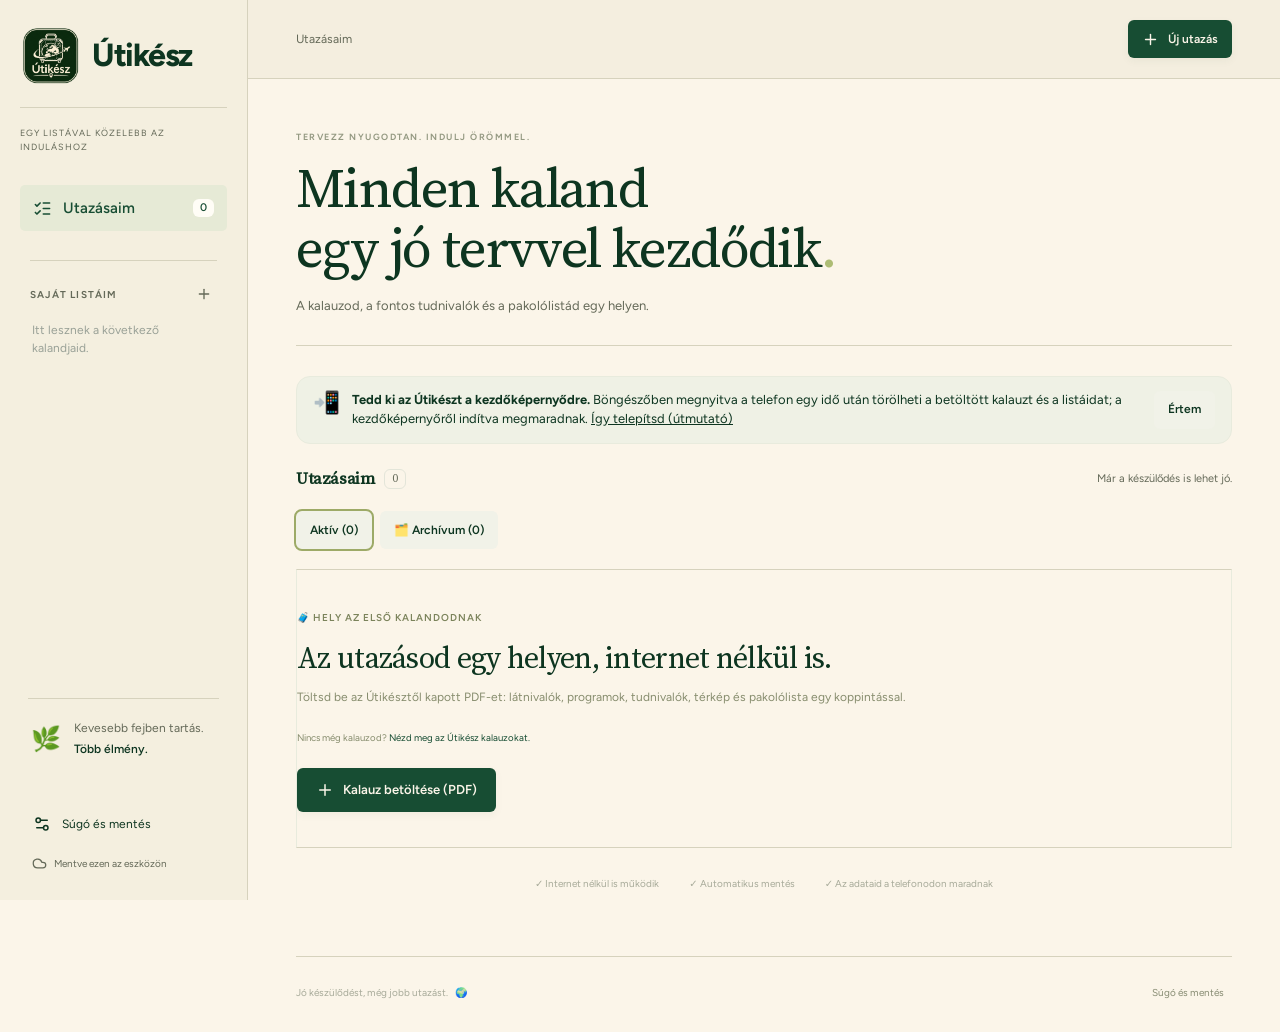
==== commit 8bdc5804: "g109: a kisokos alapból rejtve, a PDF betöltése után jelenik meg a kezdőlapon Co-Authored-By: Claude" ====
--- a/index.html
+++ b/index.html
@@ -74,7 +74,7 @@
         html:not([data-theme]) .boot { color: #a5ad9f; }
       }
     </style>
-    <script type="module" crossorigin src="./assets/index-D1AQg106.js"></script>
+    <script type="module" crossorigin src="./assets/index-D1AQg109.js"></script>
     <link rel="modulepreload" crossorigin href="./assets/jsx-runtime-BFL8nrA6.js">
     <link rel="modulepreload" crossorigin href="./assets/brand-2Wxug102.js">
     <link rel="stylesheet" crossorigin href="./assets/brand-hJuW3XA3.css">
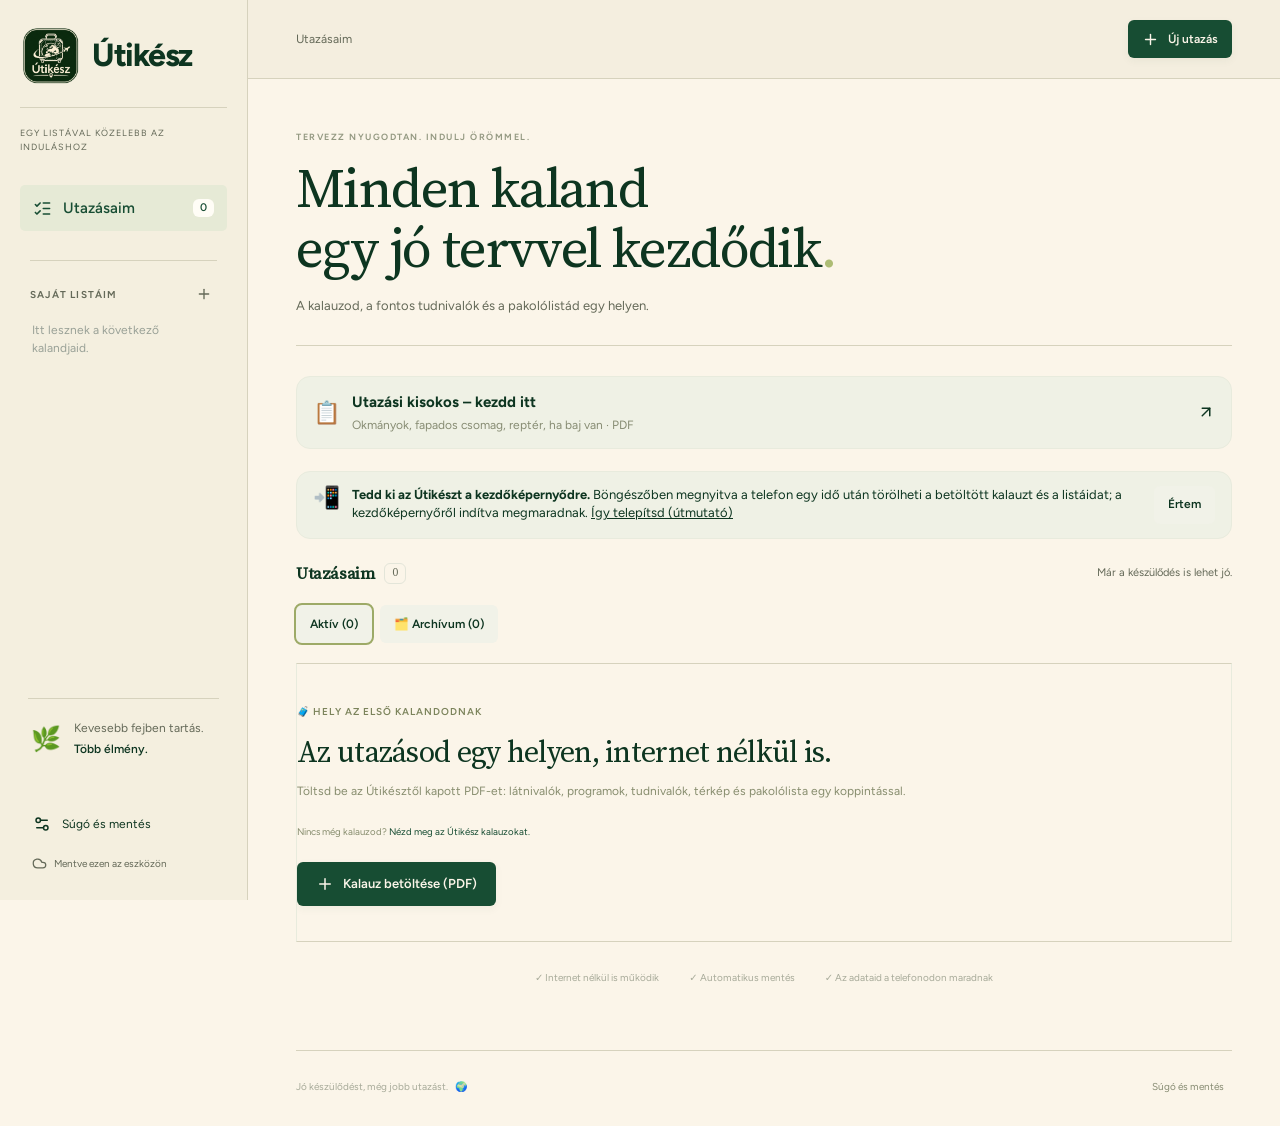
==== commit c85fd436: "g110: egyszerű változat – a kezdőlapon mindenkinek ott a „kezdd itt” link a kisokos PDF-re, beépítet" ====
--- a/index.html
+++ b/index.html
@@ -74,7 +74,7 @@
         html:not([data-theme]) .boot { color: #a5ad9f; }
       }
     </style>
-    <script type="module" crossorigin src="./assets/index-D1AQg109.js"></script>
+    <script type="module" crossorigin src="./assets/index-D1AQg110.js"></script>
     <link rel="modulepreload" crossorigin href="./assets/jsx-runtime-BFL8nrA6.js">
     <link rel="modulepreload" crossorigin href="./assets/brand-2Wxug102.js">
     <link rel="stylesheet" crossorigin href="./assets/brand-hJuW3XA3.css">
